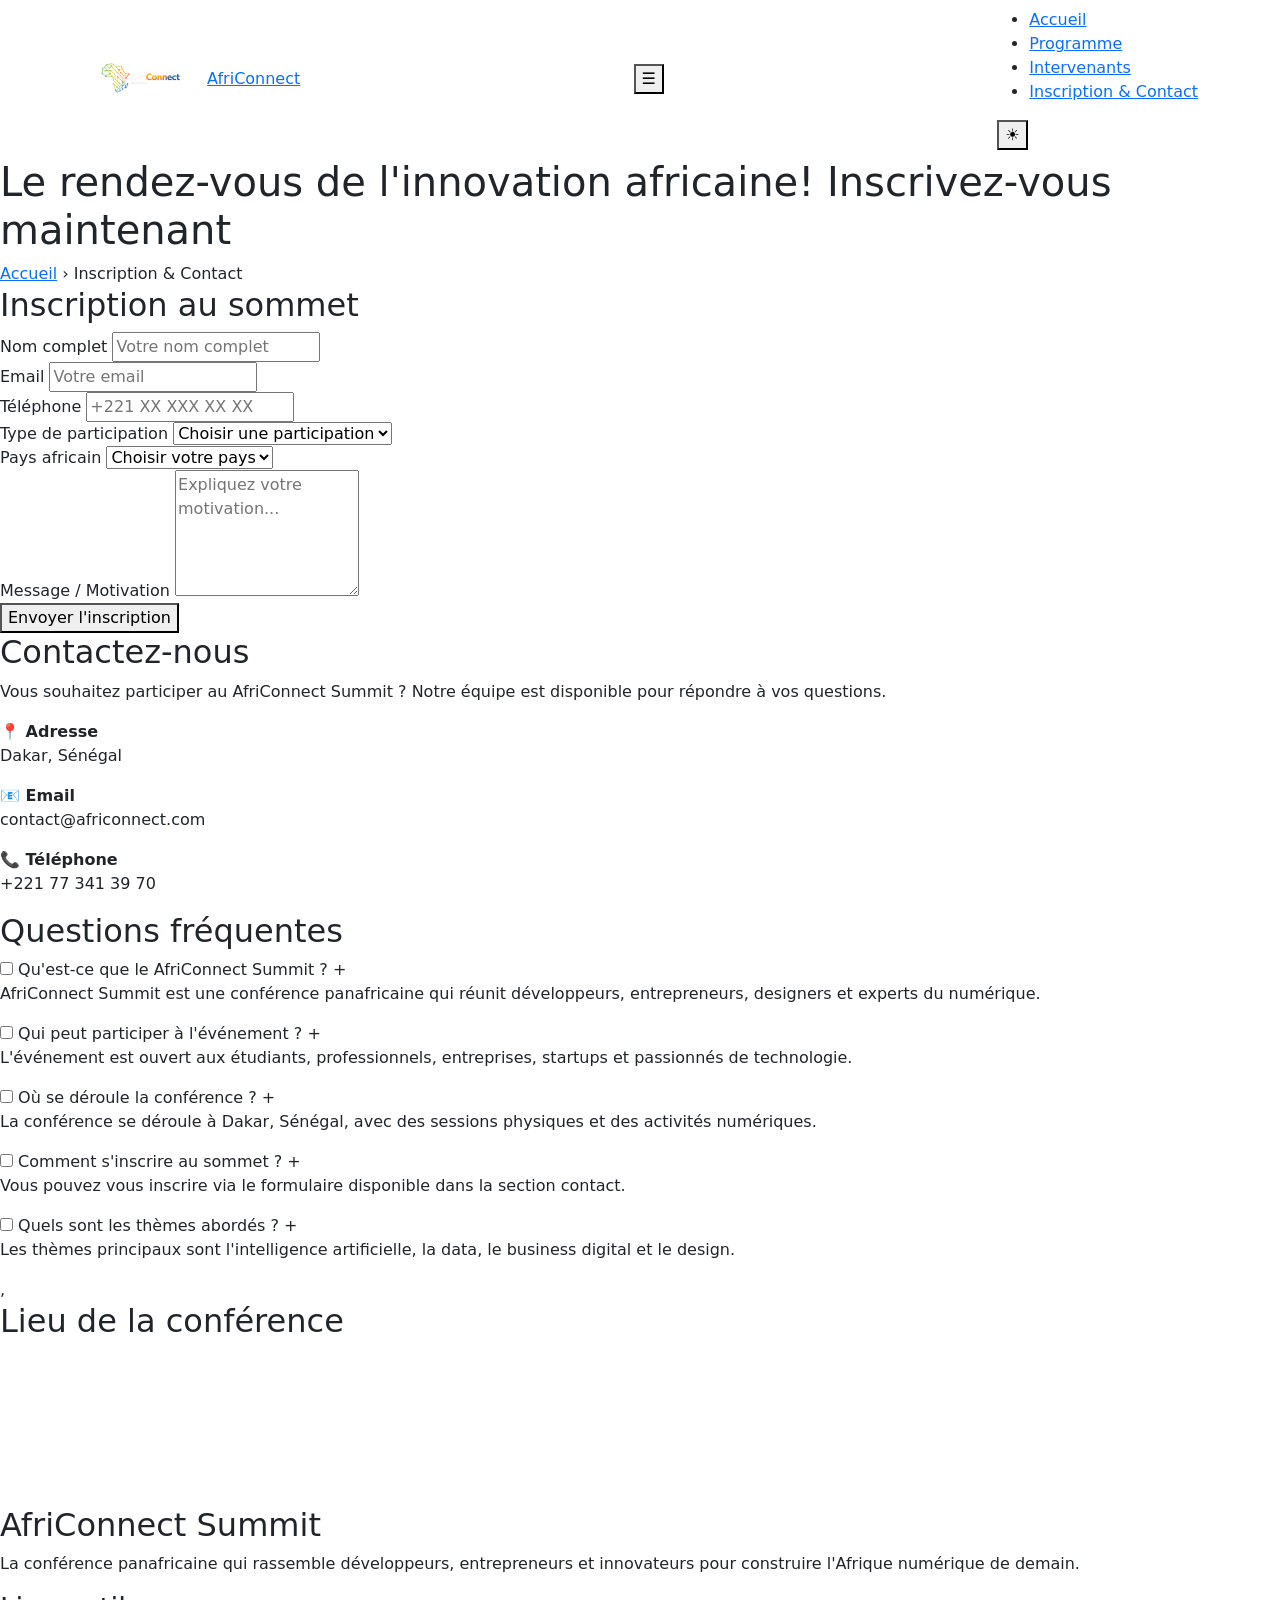
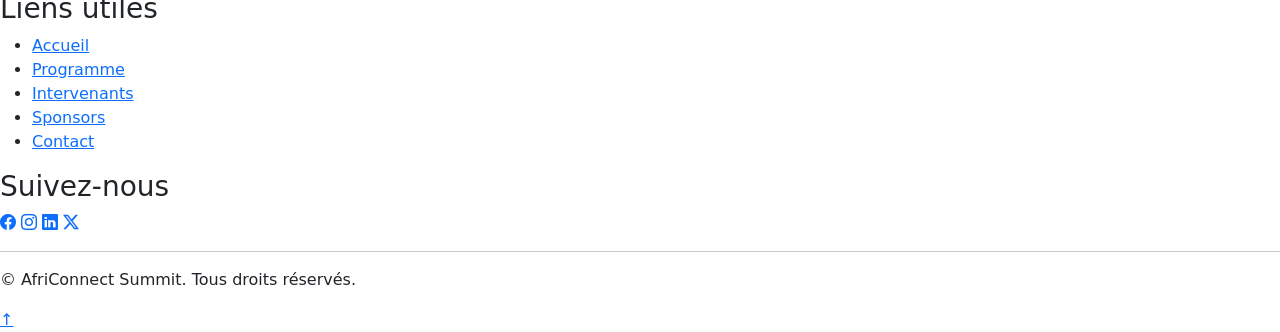
==== contact.html @ ab61343c "structure html complete de toutes les pages" ====
<!DOCTYPE html>
<html lang="Fr">
<head>
    <meta charset="UTF-8">
    <meta name="viewport" content="width=device-width, initial-scale=1.0">
     <link
      href="https://cdn.jsdelivr.net/npm/bootstrap@5.3.0/dist/css/bootstrap.min.css"
      rel="stylesheet">
    <link
    rel="stylesheet"
      href="https://cdn.jsdelivr.net/npm/bootstrap-icons/font/bootstrap-icons.css">
    <link rel="stylesheet" href="css/style.css" >
    <title>AfriConnect Summit - Contact</title>
</head>
<body>
    <!--===================================================== 
              barre de navigation communne a toutes les pages
         ========================================================= -->  
   <header>
    <nav class="navbar">
        <div class="container">

            <div class="logo">
                <img src="images/LogoAfriconnectSummit.png" alt="Logo AfriConnect" width="120">
                <a href="index.html">AfriConnect</a>
            </div>

            <button class="burger" id="burger">
                ☰
            </button>

            <div class="nav-menu" id="nav-menu">
                <ul class="nav-links">
                    <li><a href="index.html">Accueil</a></li>
                    <li><a href="programme.html">Programme</a></li>
                    <li><a href="intervenants.html">Intervenants</a></li>
                    <li><a href="contact.html">Inscription & Contact</a></li>
                </ul>

                <button id="theme-btn" class="theme-btn">☀️</button>
            </div>

        </div>
    </nav>
   </header>
<main>
<!--============================
     section hero interne 
  =========================-->
    <section class="hero-interne">
    <div class="hero-container">
        <div class="hero-title">
            <h1>Le rendez-vous de l'innovation africaine! Inscrivez-vous maintenant</h1>
        </div>
     <div class="fil-darian">
        <nav class="fil-arian">
            <a href="index.html">Accueil</a>
            <span>›</span>
            <span class="active">Inscription & Contact</span>
        </nav>
     </div>

    </div>
    </section>
    <section class="contact-section">

    <div class="contact-container">

        <!-- FORMULAIRE -->
        <div class="formulaire">

            <h2>Inscription au sommet</h2>

            <form>

                <div class="champ">
                    <label>Nom complet</label>
                    <input type="text" placeholder="Votre nom complet">
                </div>


                <div class="champ">
                    <label>Email</label>
                    <input type="email" placeholder="Votre email">
                </div>


                <div class="champ">
                    <label>Téléphone</label>
                    <input type="tel" placeholder="+221 XX XXX XX XX">
                </div>


                <div class="champ">
                    <label>Type de participation</label>

                    <select>
                        <option>Choisir une participation</option>
                        <option>Participant</option>
                        <option>Intervenant</option>
                        <option>Sponsor</option>
                        <option>Partenaire</option>
                    </select>

                </div>


                <div class="champ">
                    <label>Pays africain</label>

                    <select>
                        <option>Choisir votre pays</option>
                        <option>Sénégal</option>
                        <option>Côte d'Ivoire</option>
                        <option>Ghana</option>
                        <option>Nigeria</option>
                        <option>Maroc</option>
                        <option>Algérie</option>
                        <option>Tunisie</option>
                        <option>Mali</option>
                        <option>Burkina Faso</option>
                        <option>Kenya</option>
                        <option>Afrique du Sud</option>
                    </select>

                </div>


                <div class="champ">
                    <label>Message / Motivation</label>

                    <textarea 
                    placeholder="Expliquez votre motivation..."
                    rows="5"></textarea>

                </div>


                <button type="submit">
                    Envoyer l'inscription
                </button>

            </form>

        </div>

        <!-- INFORMATIONS -->
        <div class="infos-contact">

            <h2>Contactez-nous</h2>

            <p>
                Vous souhaitez participer au AfriConnect Summit ?
                Notre équipe est disponible pour répondre à vos questions.
            </p>


            <div class="info-item">
                <strong>📍 Adresse</strong>
                <p>Dakar, Sénégal</p>
            </div>


            <div class="info-item">
                <strong>📧 Email</strong>
                <p>contact@africonnect.com</p>
            </div>


            <div class="info-item">
                <strong>📞 Téléphone</strong>
                <p>+221 77 341 39 70</p>
            </div>

        </div>


    </div>

</section>
<section class="faq-section">

    <h2>Questions fréquentes</h2>

    <div class="faq-container">

        <div class="faq-item">

            <input type="checkbox" id="faq1">

            <label for="faq1">
                Qu'est-ce que le AfriConnect Summit ?
                <span>+</span>
            </label>

            <div class="faq-content">
                <p>
                    AfriConnect Summit est une conférence panafricaine
                    qui réunit développeurs, entrepreneurs, designers
                    et experts du numérique.
                </p>
            </div>

        </div>



        <div class="faq-item">

            <input type="checkbox" id="faq2">

            <label for="faq2">
                Qui peut participer à l'événement ?
                <span>+</span>
            </label>

            <div class="faq-content">
                <p>
                    L'événement est ouvert aux étudiants, professionnels,
                    entreprises, startups et passionnés de technologie.
                </p>
            </div>

        </div>



        <div class="faq-item">

            <input type="checkbox" id="faq3">

            <label for="faq3">
                Où se déroule la conférence ?
                <span>+</span>
            </label>

            <div class="faq-content">
                <p>
                    La conférence se déroule à Dakar, Sénégal,
                    avec des sessions physiques et des activités numériques.
                </p>
            </div>

        </div>



        <div class="faq-item">

            <input type="checkbox" id="faq4">

            <label for="faq4">
                Comment s'inscrire au sommet ?
                <span>+</span>
            </label>

            <div class="faq-content">
                <p>
                    Vous pouvez vous inscrire via le formulaire
                    disponible dans la section contact.
                </p>
            </div>

        </div>



        <div class="faq-item">

            <input type="checkbox" id="faq5">

            <label for="faq5">
                Quels sont les thèmes abordés ?
                <span>+</span>
            </label>

            <div class="faq-content">
                <p>
                    Les thèmes principaux sont l'intelligence artificielle,
                    la data, le business digital et le design.
                </p>
            </div>

        </div>


    </div>

</section>
,    <!--==================
       section carte iframe 
      =================== -->

<section class="section-map">

    <h2>Lieu de la conférence</h2>

    <div class="map-container">

       <div class="map-iframe">
          <iframe
            src="https://www.google.com/maps/embed?pb=!1m18!1m12!1m3!1d3859.2!2d-17.4677!3d14.7167!2m3!1f0!2f0!3f0!3m2!1i1024!2i768!4f13.1!3m3!1m2!1s0xec172c3a3a3a3a3%3ADakar!2sDakar%2C%20S%C3%A9n%C3%A9gal!5e0!3m2!1sfr!2s!4v0000000000"
            style="border:0;"
            allowfullscreen=""
            loading="lazy">
          </iframe>
  </div>

    </div>
</section>

   </main>
  <!--==========================================
           footer commune a toutes les pages 
     ==============================================-->
     
      <footer class="footer">
        <div class="footer-container">
          <!-- Colonne 1 -->
          <div class="footer-column">
            <h2>AfriConnect Summit</h2>
            <p>
              La conférence panafricaine qui rassemble développeurs,
              entrepreneurs et innovateurs pour construire l'Afrique numérique
              de demain.
            </p>
          </div>

          <!-- Colonne 2 -->
          <div class="footer-column">
            <h3>Liens utiles</h3>

            <ul>
              <li><a href="index.html">Accueil</a></li>
              <li><a href="programme.html">Programme</a></li>
              <li><a href="intervenants.html">Intervenants</a></li>
              <li><a href="sponsors.html">Sponsors</a></li>
              <li><a href="contact.html">Contact</a></li>
            </ul>
          </div>

          <!-- Colonne 3 -->
          <div class="footer-column">
            <h3>Suivez-nous</h3>

            <div class="socials">
              <a href="#"><i class="bi bi-facebook"></i></a>
              <a href="#"><i class="bi bi-instagram"></i></a>
              <a href="#"><i class="bi bi-linkedin"></i></a>
              <a href="#"><i class="bi bi-twitter-x"></i></a>
            </div>
          </div>
        </div>

        <hr>

        <div class="footer-bottom">
          <p>
            © <span id="year"></span> AfriConnect Summit. Tous droits réservés.
          </p>

          <a href="#" class="back-to-top"> ↑ </a>
        </div>
      </footer>
   <script src="https://cdn.jsdelivr.net/npm/bootstrap@5.3.0/dist/js/bootstrap.bundle.min.js"></script>
    <script src="js/main.js"></script>
</body>
</html>
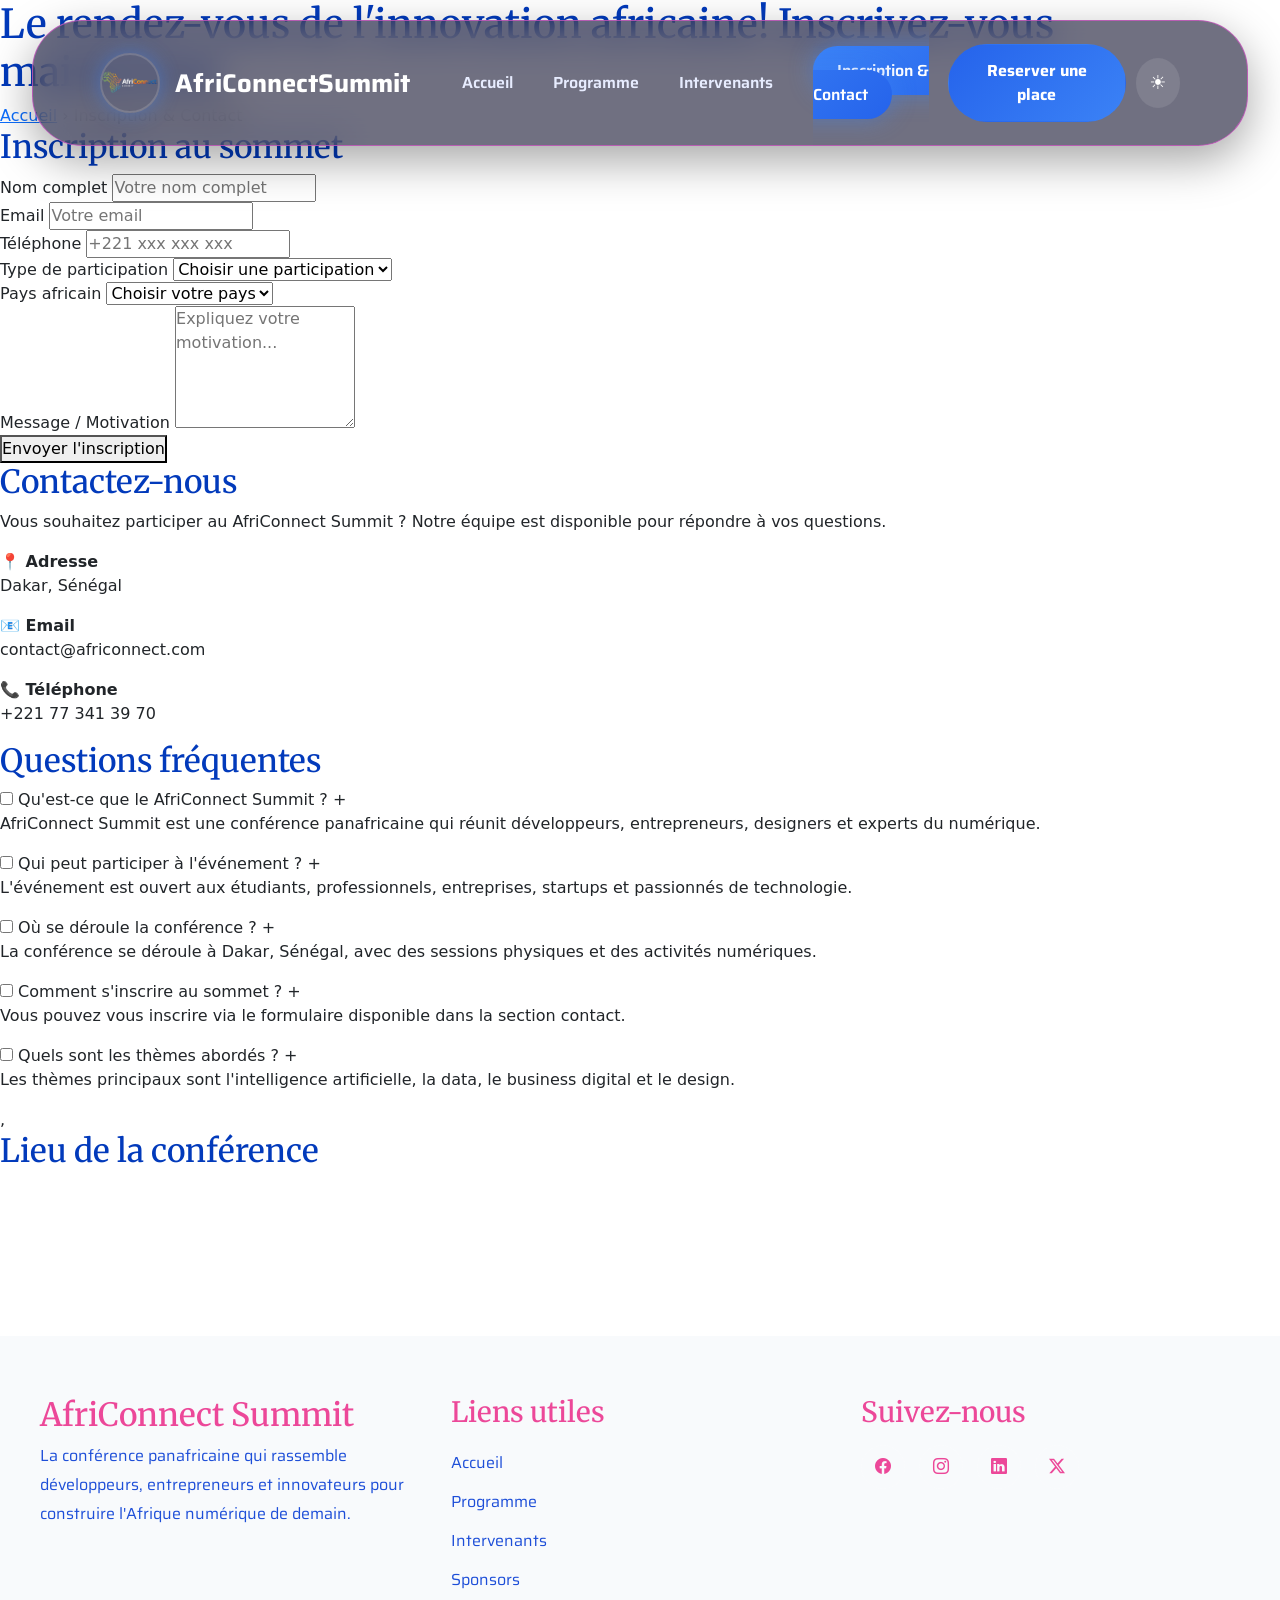
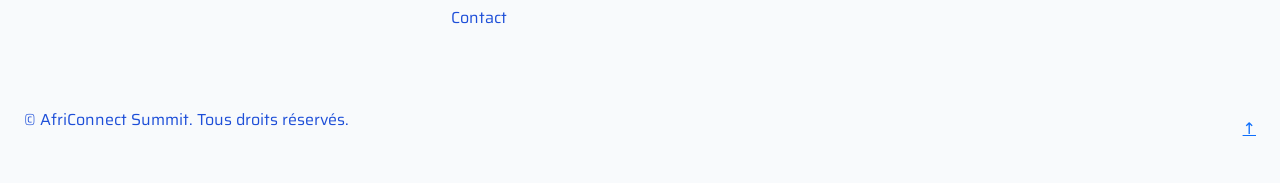
==== commit e01d928a: "stylisaion complete de la page accueil (index.html)" ====
--- a/contact.html
+++ b/contact.html
@@ -21,8 +21,9 @@
         <div class="container">
 
             <div class="logo">
-                <img src="images/LogoAfriconnectSummit.png" alt="Logo AfriConnect" width="120">
-                <a href="index.html">AfriConnect</a>
+
+                <img src="images/LogoAfriconnectSummit.png" alt="Logo AfriConnect">
+                <a href="index.html">AfriConnectSummit</a>
             </div>
 
             <button class="burger" id="burger">
@@ -34,8 +35,13 @@
                     <li><a href="index.html">Accueil</a></li>
                     <li><a href="programme.html">Programme</a></li>
                     <li><a href="intervenants.html">Intervenants</a></li>
-                    <li><a href="contact.html">Inscription & Contact</a></li>
+                    <li><a href="contact.html" class="active">Inscription & Contact</a></li>
                 </ul>
+
+            <div class="nav-actions">
+              <a href="contact.html" class="btn">Reserver une place</a>
+           </div>
+
 
                 <button id="theme-btn" class="theme-btn">☀️</button>
             </div>
@@ -44,9 +50,11 @@
     </nav>
    </header>
 <main>
+
 <!--============================
      section hero interne 
   =========================-->
+
     <section class="hero-interne">
     <div class="hero-container">
         <div class="hero-title">
@@ -87,7 +95,7 @@
 
                 <div class="champ">
                     <label>Téléphone</label>
-                    <input type="tel" placeholder="+221 XX XXX XX XX">
+                    <input type="tel" placeholder="+221 xxx xxx xxx">
                 </div>
 
 
--- a/css/style.css
+++ b/css/style.css
@@ -0,0 +1,995 @@
+@import url('https://fonts.googleapis.com/css2?family=Merriweather:ital,opsz,wght@0,18..144,300..900;1,18..144,300..900&display=swap');
+@import url('https://fonts.googleapis.com/css2?family=Saira:ital,wght@0,100..900;1,100..900&display=swap');
+
+:root {
+  --blue:        #2563EB;
+  --blue-dark:   #1D4ED8;
+  --blue-light:  #60A5FA;
+
+  --pink:        #EC4899;
+  --pink-dark:   #DB2777;
+  --pink-light:  #F9A8D4;
+
+  --white:       #FFFFFF;
+  --off-white:   #F8FAFC;
+
+  --bg-color:    #F8FAFC;
+  --card-bg:     #FFFFFF;
+  --surface:     #EEF2FF;
+
+  --text-primary:   #023abb;
+  --text-secondary: #eff3f3;
+  --text-muted:     #e312ce;
+    
+   --font-title: 'Merriweather', serif;
+  --font-body: 'Saira', sans-serif;
+   --navbar-height: 85px;
+}
+
+/* ==============================
+     variable dark mode 
+============================= */
+body.dark-mode {
+  --bg-color:    #0F172A;
+  --card-bg:     #1E293B;
+  --surface:     #1E293B;
+
+  --text-primary:   #eff3f3;
+  --text-secondary: #023abb;
+  --text-muted:     #e312ce;
+}
+
+*, *::before, *::after {
+  margin: 0;
+  padding: 0;
+  box-sizing: border-box;  /* bordures paddings inclus dans la taille de l'element  */
+}
+h1, h2, h3, h4, h5, h6 {
+  font-family: var(--font-title);
+  color: var(--text-primary);
+}
+/* animation  */
+
+.fade-in {
+    animation: fadeIn 0.8s ease forwards;
+    opacity: 0;
+}
+
+@keyframes fadeIn {
+    from {
+        opacity: 0;
+    }
+    to {
+        opacity: 1;
+    }
+}
+
+@keyframes fadeInUp {
+  from {
+    opacity: 0;
+    transform: translateY(18px);
+  }
+  to {
+    opacity: 1;
+    transform: translateY(0);
+  }
+}
+
+
+@keyframes slideRight {
+    from {
+        transform: translateX(-60px);
+    }
+    to {
+        transform: translateX(0);
+    }
+}
+
+.element {
+    animation: slideDown 0.7s ease-out;
+}
+
+@keyframes slideDown {
+    from {
+        transform: translateY(-50px);
+    }
+    to {
+        transform: translateY(0);
+    }
+}
+@keyframes rotate {
+  from {
+    transform: rotate(-3deg);
+  }
+  to {
+    transform: rotate(3deg);
+  }
+}
+@keyframes backInLeft {
+  0% {
+    opacity: 0;
+    transform: translateX(-200px) scale(0.7);
+  }
+
+  80% {
+    opacity: 0.8;
+    transform: translateX(20px) scale(1.05);
+  }
+
+  100% {
+    opacity: 1;
+    transform: translateX(0) scale(1);
+  }
+}
+/* ==========================
+        NAVBAR FLOTTANTE
+========================== */
+
+.navbar {
+    position: fixed;
+    top: 20px;
+    left: 50%;
+    transform: translateX(-50%);
+    width: min(95%, 1400px);
+    z-index: 1000;
+    background: rgba(18, 18, 45, 0.60);
+    backdrop-filter: blur(18px);
+    -webkit-backdrop-filter: blur(18px);
+    border: 1px solid rgba(217, 87, 202, 0.695);
+    border-radius: 50px;
+    box-shadow:
+    0 15px 45px rgba(0,0,0,.35);
+    transition: .35s ease;
+}
+
+.navbar .container{
+display:flex;
+align-items:center;
+justify-content:space-between;
+gap:20px;
+padding:15px 30px;
+position:relative;
+}
+
+.burger{
+display:none;
+align-items:center;
+justify-content:center;
+width:46px;
+height:46px;
+border:none;
+border-radius:50%;
+background:rgba(255,255,255,.12);
+color:white;
+font-size:1.3rem;
+cursor:pointer;
+transition:.3s ease;
+}
+
+.burger:hover,
+.burger:focus-visible{
+background:#2563eb;
+outline:none;
+}
+
+.logo{
+display:flex;
+align-items:center;
+gap:15px;
+}
+
+.logo img{
+width:60px;
+height:60px;
+border-radius:50%;
+border:2px solid rgba(255,255,255,.15);
+box-shadow:
+0 0 20px rgba(59,130,246,.45);
+object-fit:cover;
+}
+
+.logo a{
+color:white;
+font-size:1.6rem;
+font-weight:700;
+text-decoration:none;
+font-family: var(--font-body);
+}
+
+.nav-menu{
+display:flex;
+align-items:center;
+justify-content:space-between;
+flex:1;
+}
+
+.nav-links{
+display:flex;
+align-items:center;
+gap:40px;
+list-style:none;
+margin:auto;
+}
+
+.nav-links a{
+position:relative;
+color:#e7ecff;
+text-decoration:none;
+font-weight:600;
+transition:.3s;
+font-family: var(--font-body);
+}
+
+.nav-links a:hover{
+color:white;
+}
+
+.nav-links a::after{
+content:"";
+position:absolute;
+left:0;
+bottom:-8px;
+width:0;
+height:2px;
+background:linear-gradient(
+ 90deg, #3b82f6, #8b5cf6);
+transition:.3s;
+}
+
+.nav-links a:hover::after{
+width:100%;
+}
+
+.nav-links .active{
+padding:12px 24px;
+border-radius:40px;
+background:linear-gradient(135deg,#3b82f6,#2563eb);color:white;
+box-shadow: 0 0 25px rgba(59,130,246,.45);
+}
+
+.nav-links .active::after{
+display:none;
+}
+
+.nav-actions{
+display:flex;
+align-items:center;
+gap:20px;
+}
+
+.btn{
+padding:14px 28px;
+border-radius:50px;
+text-decoration:none;
+font-weight:700;
+color:white;
+background:linear-gradient(135deg,#2563eb,#3b82f6);
+transition:.35s;
+font-family: var(--font-body);
+}
+
+.btn:hover{
+transform:translateY(-3px);
+box-shadow:0 10px 30px rgba(37,99,235,.45);
+}
+
+.theme-btn{
+width:50px;
+height:50px;
+border:none;
+border-radius:50%;
+cursor:pointer;
+background:rgba(255,255,255,.10);
+color:white;
+font-size:1.2rem;
+transition:.35s;
+margin-left: 10px;
+}
+
+.theme-btn:hover{
+transform:rotate(180deg);
+background:#2563eb;
+}
+
+.navbar.scrolled{
+top:10px;
+background:rgba(15,15,35,.78);
+box-shadow:0 10px 35px rgba(0,0,0,.45);
+}
+/* =================
+     section hero
+ ===================== */
+.hero {
+  position: relative;
+  min-height: 100vh;
+  display: flex;
+  flex-direction: column;
+  justify-content: center;
+  align-items: flex-start;
+  gap: 24px;
+  padding: 120px 24px 60px;
+  background-image:url(../images/afribg.jpeg);
+  background-repeat: no-repeat;
+  background-size: cover;
+  background-position: right top;
+  overflow: hidden;
+}
+
+.hero::before {
+  content: "";
+  position: absolute;
+  inset: 0;
+  background: radial-gradient(circle at top right, rgba(37, 99, 235, 0.28), transparent 38%);
+  pointer-events: none;
+}
+
+.texte-container,
+.btn-container,
+.compte-a-rebours {
+  position: relative;
+  z-index: 1;
+}
+
+.texte-container {
+  max-width: 900px;
+  width: 100%;
+}
+
+.edition {
+  display: inline-block;
+  margin-top: 10px;
+  padding: 8px 14px;
+  color: var(--pink);
+  font-weight: 700;
+  letter-spacing: 0.2em;
+  text-transform: uppercase;
+  font-size: 0.9rem;
+  font-family: var(--font-body);
+}
+
+.titre-pricipal {
+  font-size: clamp(2rem, 4vw, 3.4rem);
+  line-height: 1.2;
+  color: #ffffff;
+  margin-bottom: 16px;
+  max-width: 800px;
+  font-family: var(--font-title);
+   animation: fadeIn 3s ease forwards;
+    opacity: 0;
+}
+
+.highlight {
+  color:var(--pink);
+}
+
+.sous-titre-hero {
+  font-size: 1.05rem;
+  color: var(--pink-light);
+  font-weight: 600;
+  line-height: 1.6;
+  font-family: var(--font-body);
+}
+
+.btn-container {
+  display: flex;
+  /* flex-wrap: wrap; */
+  gap: 16px;
+}
+
+
+.btn-hero {
+  display: inline-flex;
+  align-items: center;
+  justify-content: center;
+  padding: 14px 28px;
+  border-radius: 999px;
+  text-decoration: none;
+  font-weight: 700;
+  color: white;
+  font-family: var(--font-body);
+  background: linear-gradient(135deg, #2563eb 0%, #3b82f6 50%, #8b5cf6 100%);
+  border: 1px solid rgba(255, 255, 255, 0.18);
+  box-shadow: 0 12px 30px rgba(37, 99, 235, 0.25);
+  transition: transform 0.25s ease, box-shadow 0.25s ease, filter 0.25s ease;
+  animation: fadeIn 0.8s ease forwards;
+  opacity: 0;
+}
+
+.btn-hero:hover {
+  transform: translateY(-3px);
+  box-shadow: 0 16px 35px rgba(37, 99, 235, 0.35);
+  filter: brightness(1.05);
+}
+
+.btn-hero:last-child {
+  background: linear-gradient(135deg, rgba(255, 255, 255, 0.16), rgba(255, 255, 255, 0.08));
+  backdrop-filter: blur(10px);
+}
+
+.compte-a-rebours {
+  display: grid;
+  grid-template-columns: repeat(4, minmax(0, 1fr));
+  gap: 16px;
+  max-width: 760px;
+  margin-top: 8px;
+  align-self: center;
+}
+
+.compte-a-rebours > div {
+  padding: 18px 14px;
+  text-align: center;
+  background: rgba(255, 255, 255, 0.14);
+  border: 1px solid rgba(255, 255, 255, 0.22);
+  border-radius: 20px;
+  box-shadow: 0 12px 35px rgba(0, 0, 0, 0.18);
+  backdrop-filter: blur(16px);
+  -webkit-backdrop-filter: blur(16px);
+  transition: transform 0.25s ease, box-shadow 0.25s ease, background 0.25s ease;
+}
+
+.compte-a-rebours > div:hover {
+  box-shadow: 0 16px 40px rgba(0, 0, 0, 0.22);
+  background: rgba(255, 255, 255, 0.18);
+}
+
+.compte-a-rebours h2 {
+  margin-bottom: 6px;
+  color: #ffffff;
+  font-size: 1.8rem;
+  text-shadow: 0 2px 8px rgba(0, 0, 0, 0.25);
+}
+
+.compte-a-rebours span {
+  color: #e2e8f0;
+  font-weight: 700;
+  letter-spacing: 0.08em;
+  text-transform: uppercase;
+  font-size: 0.8rem;
+}
+
+/* section chiffres cles */
+
+.stats-section {
+  position: relative;
+  min-height: 700px;
+  display: flex;
+  align-items: center;
+  justify-content: center;
+  padding: 80px 24px;
+  overflow: hidden;
+  background: #020617;
+}
+
+.bg-video {
+  position: absolute;
+  inset: 0;
+  width: 100%;
+  height: 100%;
+  object-fit: cover;
+  z-index: 0;
+}
+
+.stats-section::before {
+  content: "";
+  position: absolute;
+  inset: 0;
+  background: linear-gradient(90deg, rgba(2, 6, 23, 0.9), rgba(2, 6, 23, 0.55));
+  z-index: 1;
+}
+
+.stats-container {
+  position: relative;
+  z-index: 2;
+  width: min(1100px, 100%);
+  text-align: center;
+  color: var(--white);
+  padding-top: 190px;
+}
+
+.titre-stats {
+  color: var(--white);
+  font-size: clamp(2rem, 3vw, 2.8rem);
+  margin-bottom: 12px;
+  font-family: var(--font-title);
+  animation: backInLeft 5s ease-out both;
+}
+
+.sous-titre-cles {
+  color: var(--pink-dark);
+  font-size: 1.5rem;
+  max-width: 720px;
+  margin: 0 auto 32px;
+  font-family: var(--font-body);
+}
+
+.stats-grid {
+  display: grid;
+  grid-template-columns: repeat(4, minmax(0, 1fr));
+  gap: 20px;
+}
+
+.stat-card:hover {
+  transform: translateY(-4px);
+  box-shadow: 0 24px 70px rgba(0, 0, 0, 0.18);
+}
+
+.stat-card i{
+  font-size: 3rem;
+  color: var(--pink-light);
+  background: rgba(255, 255, 255, 0.14);
+  border: 1px solid rgba(255, 255, 255, 0.22);
+  border-radius: 50px;
+  box-shadow: 0 12px 35px rgba(0, 0, 0, 0.18);
+  backdrop-filter: blur(16px);
+  -webkit-backdrop-filter: blur(16px);
+  padding: 10px 20px 10px;
+}
+
+.stat-card h2 {
+  color: var(--white);
+  margin: 10px 0 6px;
+  font-size: 2rem;
+  font-family: var(--font-title);
+}
+
+.stat-card p:last-child {
+  color:var(--pink);
+  margin: 0;
+  font-family: var(--font-body);
+  font-size: 1.5rem;
+  font-weight: 500;
+}
+
+.pourquoi-participer {
+  padding: 80px 24px;
+  position: relative;
+  overflow: hidden;
+  background-image: url(../images/tech.jpg);
+}
+
+.pourquoi-participer::before {
+  content: "";
+  position: absolute;
+  inset: 0;
+  /* background: linear-gradient(); */
+  pointer-events: none;
+   /* backdrop-filter: blur(2px); */
+  /* -webkit-backdrop-filter: blur(2px); */
+}
+
+.pourquoi-participer .why-container {
+  max-width: 1200px;
+  margin: 0 auto;
+  display: flex;
+  flex-direction: column;
+  align-items: center;
+  gap: 32px;
+  position: relative;
+  z-index: 1;
+}
+
+.pourquoi-participer .why-container:last-of-type {
+  flex-direction: row;
+  flex-wrap: wrap;
+  justify-content: center;
+  gap: 24px;
+}
+
+.pourquoi-participer .titre{
+  text-align: center;
+  max-width: 760px;
+  font-family: var(--font-title);
+  font-size: 2.5rem;
+  color: var(--off-white);
+}
+.pourquoi-participer .sous-titre{
+  font-size: 1.5rem;
+  font-family: var(--font-body);
+  font-weight: 600;
+  margin-top: 90px;
+  color: var(--pink-dark);
+   text-align: center;
+  max-width: 760px;
+}
+
+.pourquoi-participer .why-card {
+  flex: 1 1 260px;
+  max-width: 340px;
+  display: flex;
+  flex-direction: column;
+  align-items: center;
+  text-align: center;
+  gap: 12px;
+  padding: 28px 24px;
+  border-radius: 28px;
+  background: var(--card-bg);
+  border: 1px solid rgba(255, 255, 255, 0.18);
+  box-shadow: 0 20px 50px rgba(0, 0, 0, 0.12);
+  animation: fadeIn 4s ease forwards;
+  opacity: 0;
+}
+
+.pourquoi-participer .icon {
+  width: 62px;
+  height: 62px;
+  display: flex;
+  align-items: center;
+  justify-content: center;
+  border-radius: 50%;
+  background: linear-gradient(135deg, var(--blue), var(--pink));
+  color: white;
+  font-size: 1.5rem;
+}
+
+.pourquoi-participer .why-card h3 {
+  font-size: 1.25rem;
+  color: var(--text-primary);
+}
+
+.pourquoi-participer .why-card p {
+  color: #475569;
+  line-height: 1.7;
+  font-family: var(--font-body);
+  font-weight: 600;
+}
+
+/* section nos intervenants  */
+
+.titre-speakers{
+  display: flex;
+  justify-content: center;
+  margin-top: 20px;
+  font-family: var(--font-title);
+}
+.sous-titre-speakers{
+  display: flex;
+  justify-content: center;
+  margin-top: 20px;
+  font-size: 1.5rem;
+  font-weight: 500;
+  color: var(--pink);
+  font-family: var(--font-body);
+  margin-bottom: 50px;
+}
+
+.intervenant-grid {
+  display: grid;
+  grid-template-columns: repeat(auto-fit, minmax(220px, 1fr));
+  gap: 20px;
+  align-items: start;
+}
+
+.intervenant-card {
+  display: flex;
+  flex-direction: column;
+  gap: 12px;
+  background: rgba(255, 255, 255, 0.06);
+  border: 1px solid rgba(255, 255, 255, 0.08);
+  border-radius: 16px;
+  padding: 16px;
+  box-shadow: 0 10px 30px rgba(2,6,23,0.3);
+  transition: transform 0.25s ease, box-shadow 0.25s ease;
+   animation: fadeIn 3s ease forwards;
+    opacity: 0;
+}
+
+.intervenant-card:hover {
+  transform: translateY(-6px);
+  box-shadow: 0 18px 40px rgba(2,6,23,0.36);
+}
+
+.intervenant-image {
+  width: 100%;
+  overflow: hidden;
+  border-radius: 12px;
+}
+
+.intervenant-image img {
+  display: block;
+  width: 100%;
+  height: 220px;
+  object-fit: cover;
+  border-radius: 12px;
+}
+
+.intervenant-content {
+  padding: 6px 4px 2px;
+  text-align: center;
+}
+
+.intervenant-content h3 {
+  margin-bottom: 6px;
+  font-size: 1.05rem;
+}
+
+.intervenant-content h4 {
+  margin-bottom: 8px;
+  font-size: 0.9rem;
+  color:var(--pink-dark);
+  font-weight: 600;
+}
+
+.intervenant-content .country {
+  display: inline-flex;
+  gap: 6px;
+  align-items: center;
+  color: var(--pink-dark);
+}
+.btn-speakers{
+padding:14px 28px;
+border-radius:50px;
+text-decoration:none;
+font-weight:700;
+color:white;
+background:linear-gradient(135deg,#2563eb,#3b82f6,pink);
+transition:.35s;
+font-family: var(--font-body);
+}
+.btn-speakers:hover {
+  transform: translateY(-3px);
+  box-shadow: 0 16px 35px rgba(37, 99, 235, 0.35);
+  filter: brightness(1.05);
+}
+
+.btn-intervenant {
+  display: flex;
+  justify-content: center;
+  margin: 40px 0 32px;
+  padding-top: 25px;
+}
+
+.intervenants-section {
+  padding-bottom: 80px;
+}
+
+.intervenants-section .text-center {
+  margin-bottom: 40px;
+}
+ /*==================
+    nos partenaire  
+   ===================*/
+
+.partenaires-section {
+  padding: 80px 20px;
+  text-align: center;
+  background: linear-gradient(180deg, rgba(255, 255, 255, 0.22), rgba(248, 250, 255, 0.12));
+  border: 1px solid rgba(37, 99, 235, 0.18);
+  
+}
+
+.partenaires-section .titre {
+  font-size: 2.4rem;
+  font-weight: 600;
+  color: var(--blue);
+  font-family: var(--font-title);
+}
+
+.sous-titre-partenaire {
+  color: var(--pink);
+  max-width: 580px;
+  margin: 0 auto 70px;
+  font-size: 1.5rem;
+  font-weight: 500;
+  font-family: var(--font-body);
+}
+
+.partenaires-logos {
+  display: flex;
+  flex-direction: column;
+  gap: 24px;
+  max-width: 1000px;
+  margin: 0 auto;
+}
+
+.partenaire-or,
+.partenaire-argent,
+.partenaire-bronze {
+  display: flex;
+  flex-wrap: wrap;
+  justify-content: center;
+  align-items: center;
+  gap: 20px;
+  padding: 36px;
+  border-radius: 18px;
+  background: rgba(255, 255, 255, 0.16);
+  border: 1px solid rgba(255, 255, 255, 0.22);
+  box-shadow: 0 18px 40px rgba(15, 23, 42, 0.08);
+}
+
+.partenaire-or h3,
+.partenaire-argent h3,
+.partenaire-bronze h3 {
+  width: 100%;
+  display: flex;
+  justify-content: center;
+  margin-bottom: 12px;
+  font-size: 0.8rem;
+  font-weight: 600;
+  letter-spacing: 1.5px;
+  text-transform: uppercase;
+}
+
+.partenaire-or h3::before,
+.partenaire-argent h3::before,
+.partenaire-bronze h3::before {
+  content: attr(data-label);
+  padding: 6px 18px;
+  border-radius: 999px;
+}
+
+/* --- Chips blancs pour les logos (lisibilité garantie, quel que soit le SVG) --- */
+.partenaires-logos img {
+  display: block;
+  background: #fff;
+  border-radius: 12px;
+  padding: 10px 16px;
+  object-fit: contain;
+  max-width: 100%;
+  height: auto;
+  transition: transform 0.25s ease, box-shadow 0.25s ease;
+  box-shadow: 0 4px 14px rgba(0, 0, 0, 0.15);
+}
+
+
+/* =========================================
+   OR
+   ========================================= */
+.partenaire-or {
+  border: 5px solid rgba(255, 215, 0, 0.25);
+  background: linear-gradient(white,gold);
+}
+
+.partenaire-or h3 { color: #ffd700; }
+
+.partenaire-or h3::before {
+  background: rgba(255, 215, 0, 0.12);
+  border: 1px solid rgba(255, 215, 0, 0.3);
+}
+
+.partenaire-or img {
+  max-height: 70px;
+  width: auto;
+  max-width: 300px;
+}
+
+/* ========================================
+   ARGENT
+   ========================================= */
+.partenaire-argent {
+  border: 5px solid  rgba(192, 192, 192, 0.2);
+  background: linear-gradient(white,silver);
+}
+
+.partenaire-argent h3 { color: #d0d0d0; }
+
+.partenaire-argent h3::before {
+  background: rgba(149, 146, 146, 0);
+  border: 1px solid rgba(192, 192, 192, 0.25);
+}
+
+.partenaire-argent img {
+  max-height: 60px;
+  width: auto;
+  max-width: 220px;
+}
+
+/* =========================================
+   BRONZE
+   ========================================= */
+.partenaire-bronze {
+  border: 5px solid rgba(205, 127, 50, 0.2);
+  background: linear-gradient(white,#e0a05c);
+}
+
+.partenaire-bronze h3 { color: #e0a05c; }
+
+.partenaire-bronze h3::before {
+  background: rgba(205, 127, 50, 0.1);
+  border: 1px solid rgba(205, 127, 50, 0.25);
+}
+
+.partenaire-bronze img {
+  max-height: 48px;
+  width: auto;
+  max-width: 200px;
+}
+
+/* --- Responsive --- */
+@media (max-width: 700px) {
+  .partenaire-or, .partenaire-argent, .partenaire-bronze {
+    padding: 24px;
+    gap: 14px;
+  }
+}
+
+
+
+/* ===========================
+   FOOTER
+=========================== */
+
+.footer {
+  background: var(--bg-color);
+  padding: 60px 24px 32px;
+}
+
+.footer-container {
+  max-width: 1200px;
+  margin: 0 auto;
+  display: grid;
+  grid-template-columns: repeat(3, minmax(220px, 1fr));
+  gap: 32px;
+  align-items: start;
+}
+
+.footer-column h2,
+.footer-column h3 {
+  color:var(--pink);
+}
+
+.footer-column p,
+.footer-column ul,
+.footer-bottom p {
+  color: var(--blue-dark);
+  line-height: 1.8;
+  font-family: var(--font-body);
+}
+
+.footer-column ul {
+  list-style: none;
+  padding: 0;
+  margin: 20px 0 0;
+  display: grid;
+  gap: 10px;
+}
+
+.footer-column ul li a {
+  color: var(--blue-dark);
+  text-decoration: none;
+  transition: color 0.25s ease, transform 0.25s ease;
+}
+
+.footer-column ul li a:hover {
+  color: var(--pink);
+  transform: translateX(3px);
+}
+
+.socials {
+  display: flex;
+  gap: 14px;
+  margin-top: 16px;
+}
+
+.socials a {
+  display: inline-flex;
+  align-items: center;
+  justify-content: center;
+  width: 44px;
+  height: 44px;
+  border-radius: 50%;
+  border: 1px solid rgba(255, 255, 255, 0.12);
+  color: var(--pink);
+  background: rgba(255, 255, 255, 0.04);
+}
+
+.socials a:hover {
+  transform: translateY(-2px);
+  background: rgba(37, 99, 235, 0.18);
+  border-color: rgba(37, 99, 235, 0.45);
+}
+
+.footer hr {
+  border: none;
+  border-top: 1px solid rgba(255, 255, 255, 0.12);
+  margin: 40px 0 32px;
+}
+
+.footer-bottom {
+  display: flex;
+  justify-content: space-between;
+  align-items: center;
+  gap: 20px;
+  flex-wrap: wrap;
+}
+
+
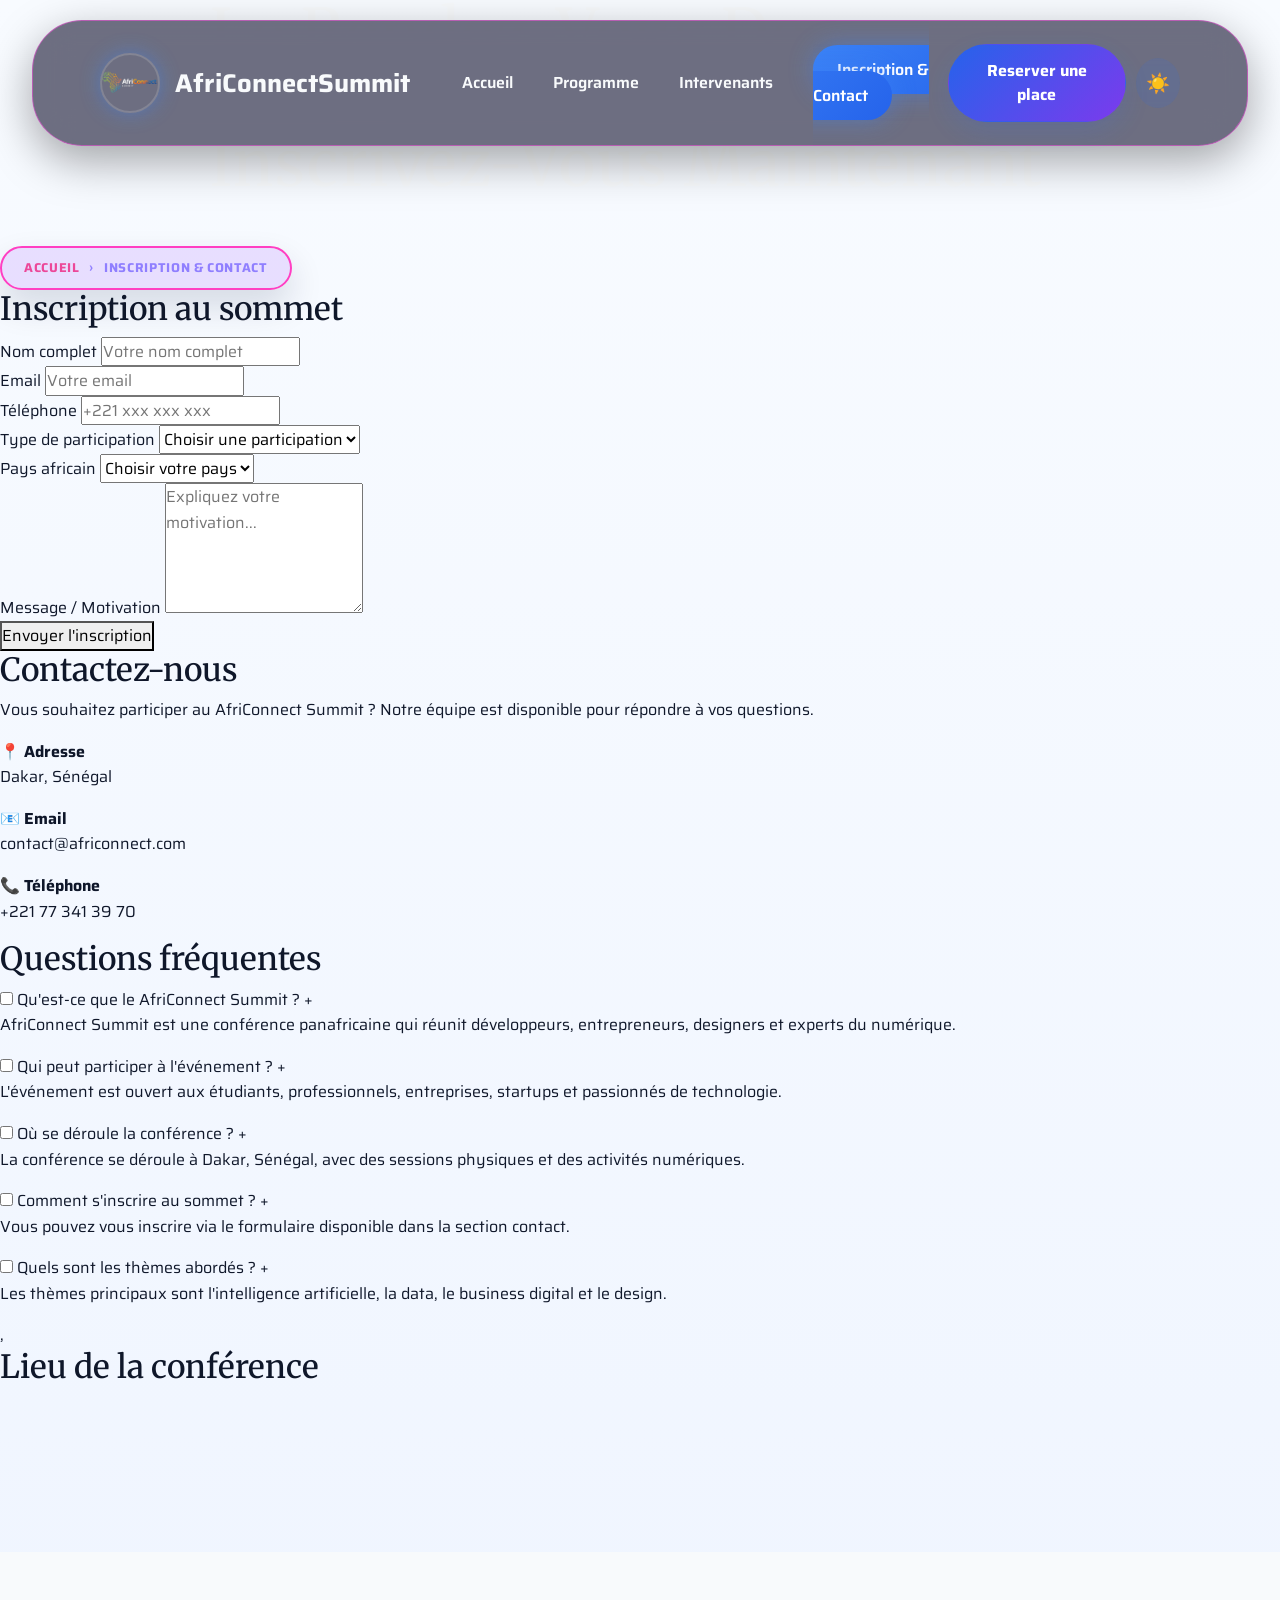
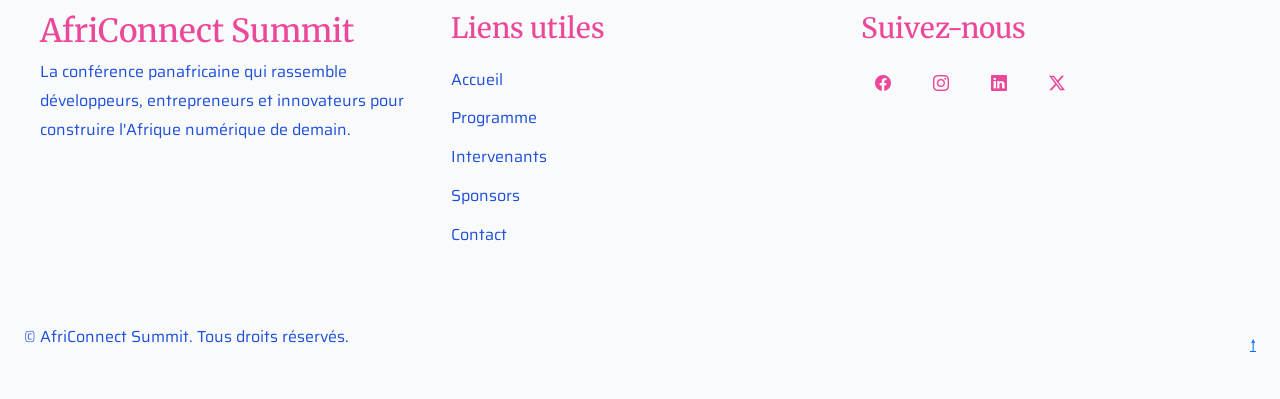
==== commit 3b07051c: "stylisation complete de la page programme (programme.html)" ====
--- a/contact.html
+++ b/contact.html
@@ -55,7 +55,7 @@
      section hero interne 
   =========================-->
 
-    <section class="hero-interne">
+    <section class="hero-contact">
     <div class="hero-container">
         <div class="hero-title">
             <h1>Le rendez-vous de l'innovation africaine! Inscrivez-vous maintenant</h1>
--- a/css/style.css
+++ b/css/style.css
@@ -9,6 +9,8 @@
   --pink:        #EC4899;
   --pink-dark:   #DB2777;
   --pink-light:  #F9A8D4;
+  --accent:      #7C3AED;
+  --accent-soft: #EDE9FE;
 
   --white:       #FFFFFF;
   --off-white:   #F8FAFC;
@@ -17,13 +19,14 @@
   --card-bg:     #FFFFFF;
   --surface:     #EEF2FF;
 
-  --text-primary:   #023abb;
-  --text-secondary: #eff3f3;
-  --text-muted:     #e312ce;
+  --text-primary:   #0F172A;
+  --text-secondary: #F8FAFC;
+  --text-muted:     #475569;
+  --border-soft:    rgba(148, 163, 184, 0.25);
     
-   --font-title: 'Merriweather', serif;
+  --font-title: 'Merriweather', serif;
   --font-body: 'Saira', sans-serif;
-   --navbar-height: 85px;
+  --navbar-height: 85px;
 }
 
 /* ==============================
@@ -42,8 +45,16 @@
 *, *::before, *::after {
   margin: 0;
   padding: 0;
-  box-sizing: border-box;  /* bordures paddings inclus dans la taille de l'element  */
-}
+  box-sizing: border-box;
+}
+
+body {
+  font-family: var(--font-body);
+  background: linear-gradient(180deg, #f8fbff 0%, #eef4ff 100%);
+  color: var(--text-primary);
+  line-height: 1.6;
+}
+
 h1, h2, h3, h4, h5, h6 {
   font-family: var(--font-title);
   color: var(--text-primary);
@@ -189,7 +200,7 @@
 }
 
 .logo a{
-color:white;
+color:var(--off-white);
 font-size:1.6rem;
 font-weight:700;
 text-decoration:none;
@@ -213,7 +224,7 @@
 
 .nav-links a{
 position:relative;
-color:#e7ecff;
+color:var(--off-white);
 text-decoration:none;
 font-weight:600;
 transition:.3s;
@@ -221,7 +232,7 @@
 }
 
 .nav-links a:hover{
-color:white;
+color:var(--blue);
 }
 
 .nav-links a::after{
@@ -263,14 +274,15 @@
 text-decoration:none;
 font-weight:700;
 color:white;
-background:linear-gradient(135deg,#2563eb,#3b82f6);
+background:linear-gradient(135deg,var(--blue),var(--accent));
 transition:.35s;
 font-family: var(--font-body);
+box-shadow:0 10px 24px rgba(37,99,235,.16);
 }
 
 .btn:hover{
 transform:translateY(-3px);
-box-shadow:0 10px 30px rgba(37,99,235,.45);
+box-shadow:0 12px 30px rgba(37,99,235,.28);
 }
 
 .theme-btn{
@@ -279,8 +291,8 @@
 border:none;
 border-radius:50%;
 cursor:pointer;
-background:rgba(255,255,255,.10);
-color:white;
+background:rgba(37,99,235,.12);
+color:var(--blue-dark);
 font-size:1.2rem;
 transition:.35s;
 margin-left: 10px;
@@ -288,14 +300,10 @@
 
 .theme-btn:hover{
 transform:rotate(180deg);
-background:#2563eb;
-}
-
-.navbar.scrolled{
-top:10px;
-background:rgba(15,15,35,.78);
-box-shadow:0 10px 35px rgba(0,0,0,.45);
-}
+background:linear-gradient(135deg,var(--blue),var(--accent));
+color:white;
+}
+
 /* =================
      section hero
  ===================== */
@@ -354,8 +362,8 @@
   margin-bottom: 16px;
   max-width: 800px;
   font-family: var(--font-title);
-   animation: fadeIn 3s ease forwards;
-    opacity: 0;
+  animation: fadeIn 3s ease forwards;
+  opacity: 0;
 }
 
 .highlight {
@@ -715,6 +723,7 @@
   align-items: center;
   color: var(--pink-dark);
 }
+
 .btn-speakers{
 padding:14px 28px;
 border-radius:50px;
@@ -752,7 +761,7 @@
 .partenaires-section {
   padding: 80px 20px;
   text-align: center;
-  background: linear-gradient(180deg, rgba(255, 255, 255, 0.22), rgba(248, 250, 255, 0.12));
+  background: linear-gradient(180deg, rgba(219, 213, 246, 0.22), rgba(248, 250, 255, 0.12));
   border: 1px solid rgba(37, 99, 235, 0.18);
   
 }
@@ -817,7 +826,6 @@
   border-radius: 999px;
 }
 
-/* --- Chips blancs pour les logos (lisibilité garantie, quel que soit le SVG) --- */
 .partenaires-logos img {
   display: block;
   background: #fff;
@@ -894,16 +902,6 @@
   max-width: 200px;
 }
 
-/* --- Responsive --- */
-@media (max-width: 700px) {
-  .partenaire-or, .partenaire-argent, .partenaire-bronze {
-    padding: 24px;
-    gap: 14px;
-  }
-}
-
-
-
 /* ===========================
    FOOTER
 =========================== */
@@ -992,4 +990,471 @@
   flex-wrap: wrap;
 }
 
-
+/*=============== 
+page 2 programme
+================ */
+.hero-interne{
+  position: relative;
+  width: 100%;
+  left: 50%;
+  margin-left: -50vw;
+  margin-right: -50vw;
+  box-sizing: border-box;
+  padding: clamp(36px, 6vw, 80px) 6vw;
+  min-height: 100vh;
+  height: 400px;
+  display: flex;
+  align-items: center;
+  justify-content: center;
+  background-image:url(../images/hero7.png);
+  background-size: cover;
+  background-position: center;
+  background-repeat: no-repeat;
+  z-index: 0;
+  overflow: hidden;
+}
+
+.hero-interne::before{
+  content: "";
+  position: absolute;
+  inset: 0;
+  z-index: 0;
+}
+
+.hero-interne .hero-container{
+  position: relative;
+  z-index: 1;
+  text-align: center;
+  color: #fff;
+  width: 100%;
+  max-width: 1200px;
+  padding: 6px 12px;
+  margin-right: 150px;
+}
+
+.hero-title h1{
+  font-family: var(--font-title);
+  font-size: clamp(2.8rem, 5vw, 4.4rem);
+  line-height: 1.02;
+  margin: 0 auto 22px;
+  max-width: 860px;
+  letter-spacing: 0.03em;
+  text-transform: capitalize;
+  color: var(--off-white);
+  
+}
+
+.hero-title h1 .highlight{
+  display: inline-block;
+  color: var(--off-white);
+  background: var(--pink);
+  padding: 2px 16px;
+  border-radius: 10px;
+  text-transform: uppercase;
+  letter-spacing: 0.08em;
+  box-shadow: 0 8px 20px rgba(20, 13, 203, 0.3);
+  font-family: var(--font-title);
+}
+
+.sous-titre-hero p{
+  margin: 0 auto;
+  max-width: 760px;
+  font-family: var(--font-body);
+  font-size: clamp(1rem, 1.2vw, 1.25rem);
+  line-height: 1.85;
+  color: rgba(255, 255, 255, 0.94);
+  opacity: 0.98;
+  letter-spacing: 0.01em;
+  font-family: var(--font-body);
+  font-size: 1.5rem;
+}
+
+.fil-arian{
+  display: inline-flex;
+  flex-wrap: wrap;
+  justify-content: center;
+  align-items: center;
+  gap: 10px;
+  padding: 10px 22px;
+  margin-top: 28px;
+  border-radius: 999px;
+  background: rgba(149, 63, 255, 0.15);
+  border: 2px solid #ff3fc2;
+  box-shadow: 0 16px 34px rgba(2, 24, 54, 0.14);
+  color: #fff;
+  font-weight: 700;
+  text-transform: uppercase;
+  font-size: 0.8rem;
+  letter-spacing: 0.05em;
+}
+
+.fil-arian a{
+  color:var(--pink);
+  font-weight: 700;
+  text-decoration: none;
+  transition: color 0.25s ease;
+}
+
+.fil-arian a:hover{
+  color: #fff;
+}
+
+.fil-arian .current{
+  color: #fff;
+  font-weight: 700;
+}
+
+.fil-arian span{
+  color: rgba(85, 63, 255, 0.6);
+}
+
+
+.programme > h1 {
+text-align: center;
+margin-bottom: 0.75rem;
+font-size: clamp(2rem, 3.2vw, 2.8rem);
+color: var(--blue-dark);
+padding-top: 10px;
+}
+
+.programme .sous-titre {
+  text-align: center;
+  max-width: 760px;
+  margin: 0 auto 2rem;
+  color: var(--pink);
+  font-size: 1.5rem;
+  line-height: 1.7;
+  font-weight: 500;
+}
+
+.tabs{
+    display:flex;
+    justify-content:center;
+    align-items:center;
+    gap:20px;
+    flex-wrap:wrap;
+    margin:50px 0;
+}
+
+.tab{
+
+    padding:16px 35px;
+    border:none;
+    border-radius:50px;
+    cursor:pointer;
+    font-size:1rem;
+    font-weight:700;
+    transition:.35s;
+    background: linear-gradient(rgb(98, 109, 250),rgb(221, 31, 161));
+    color: var(--off-white);
+}
+
+.tab:hover{
+    transform:translateY(-4px);
+    box-shadow:0 18px 35px rgba(0,0,0,.12);
+}
+
+.programme{
+    padding: 100px 7%;
+    background:#f8fafc;
+}
+
+.programme-table{
+    width:100%;
+    border-collapse:separate;
+    border-spacing:0 18px;
+}
+
+/*==========================
+        EN-TETE
+==========================*/
+
+.programme-table thead th{
+
+    padding:18px 25px;
+    text-align:left;
+    font-size:.9rem;
+    text-transform:uppercase;
+    letter-spacing:1px;
+    color:#4f46e5;
+    font-weight:700;
+}
+
+/*==========================
+        LIGNES
+==========================*/
+
+.programme-table tbody tr{
+
+    background:var(--pink-light);
+    backdrop-filter:blur(18px);
+    -webkit-backdrop-filter:blur(18px);
+    border:1px solid rgba(255,255,255,.45);
+    box-shadow: 0 12px 35px rgba(30,41,59,.08);
+
+    transition:.35s ease;
+}
+
+.programme-table tbody tr:hover{
+
+    transform:translateY(-6px);
+    background:rgba(255,255,255,.75);
+    box-shadow:0 18px 45px rgba(79,70,229,.15);
+
+}
+
+/*==========================
+        CELLULES
+==========================*/
+
+.programme-table tbody td{
+
+    padding:22px 25px;
+    font-size:.97rem;
+    color:#334155;
+    font-weight:500;
+    vertical-align:middle;
+}
+
+
+.programme-table tbody td:first-child{
+    border-radius:18px 0 0 18px;
+    font-weight:700;
+    color:#4f46e5;
+    width:110px;
+}
+
+.programme-table tbody td:last-child{
+
+    border-radius:0 18px 18px 0;
+    font-weight:600;
+    color:#2563eb;
+}
+
+
+/*==========================
+        BADGE HEURE
+==========================*/
+
+.programme-table tbody td:first-child{
+    position:relative;
+}
+
+.programme-table tbody td:first-child::before{
+    content:"";
+    position:absolute;
+    left:12px;
+    top:50%;
+    transform:translateY(-50%);
+    width:6px;
+    height:65%;
+    border-radius:20px;
+    background:linear-gradient(#7c3aed,#2563eb);
+
+}
+
+
+.programme-table tbody td:nth-child(2){
+
+    font-weight:600;
+    color:#0f172a;
+}
+
+
+/*==========================
+        INTERVENANT
+==========================*/
+
+.programme-table tbody td:nth-child(3){
+    color:#0e1c2f;
+}
+/* ==========================
+        JOUR 1 
+========================== */
+
+.jour1 thead th{
+    color:#4f46e5;
+}
+
+.jour1 tbody td:first-child{
+    color:#4f46e5;
+}
+
+.jour1 tbody td:last-child{
+    color:#2563eb;
+}
+
+.jour1 tbody td:first-child::before{
+    background:linear-gradient(#7c3aed,#2563eb);
+}
+
+.jour1 tbody tr:hover{
+    box-shadow:0 18px 45px rgba(79,70,229,.18);
+}
+
+
+/* ==========================
+        JOUR 2 
+========================== */
+
+.jour2 thead th{
+    color:#059669;
+}
+
+.jour2 tbody td:first-child{
+    color:#059669;
+}
+
+.jour2 tbody td:last-child{
+    color:#10b981;
+}
+
+.jour2 tbody td:first-child::before{
+    background:linear-gradient(#10b981,#34d399);
+}
+
+.jour2 tbody tr:hover{
+    box-shadow:0 18px 45px rgba(16,185,129,.18);
+}
+
+
+/* ==========================
+        JOUR 3 
+========================== */
+
+.jour3 thead th{
+    color:#ea580c;
+}
+.jour3 tbody td:first-child{
+    color:#ea580c;
+}
+.jour3 tbody td:last-child{
+    color:#f97316;
+}
+
+.jour3 tbody td:first-child::before{
+    background:linear-gradient(#fb923c,#f97316);
+}
+
+.jour3 tbody tr:hover{
+    box-shadow:0 18px 45px rgba(249,115,22,.18);
+}
+
+/*================
+  Theme 
+ ===========*/
+.themes {
+  padding: clamp(2.5rem, 5vw, 4rem) clamp(1.2rem, 3vw, 2rem) 4rem;
+  background: rgba(235, 10, 213, 0.214);
+  backdrop-filter: blur(20px);
+  -webkit-backdrop-filter: blur(20px);
+  height: 85vh;
+}
+
+.themes h2 {
+  text-align: center;
+  margin-bottom: 1.5rem;
+  font-family: var(--font-title);
+  color: var(--blue);
+  padding-bottom: 12px;
+}
+
+.sous-titre-theme p{
+  padding-bottom: 30px;
+  display: flex;
+  justify-content: center;
+  font-family: var(--font-body);
+  color: var(--pink);
+  font-size: 1.8rem;
+  font-weight: 500;
+}
+
+.theme-card {
+    position: relative;
+    padding: 2.5rem 2rem;
+    border-radius: 20px;
+    background: rgba(240, 40, 217, 0.556);
+    backdrop-filter: blur(20px);
+    -webkit-backdrop-filter: blur(20px);
+    border: 1px solid rgba(10, 9, 9, 0.1);
+    overflow: hidden;
+    transition: transform 0.4s ease, box-shadow 0.4s ease, border-color 0.4s ease;
+}
+
+.theme-card::before {
+    content: "";
+    position: absolute;
+    inset: 0;
+    background: linear-gradient(135deg, rgba(255,255,255,0.08), transparent 60%);
+    opacity: 0;
+    transition: opacity 0.4s ease;
+    pointer-events: none;
+}
+
+.theme-card:hover {
+    transform: translateY(-8px);
+    border-color: rgba(255, 255, 255, 0.25);
+    box-shadow: 0 20px 40px rgba(0, 0, 0, 0.35);
+}
+
+.theme-card:hover::before {
+    opacity: 1;
+}
+
+.theme-card .icon {
+    font-size: 2.5rem;
+    margin-bottom: 1.2rem;
+    display: inline-block;
+    filter: drop-shadow(0 4px 12px rgba(0, 0, 0, 0.3));
+    transition: transform 0.4s ease;
+}
+
+.theme-card:hover .icon {
+    transform: scale(1.15) rotate(-5deg);
+}
+
+.theme-card h3 {
+    color: #fff;
+    font-size: 1.3rem;
+    margin-bottom: 0.8rem;
+    font-weight: 600;
+}
+
+.theme-card p {
+    color: rgba(255, 255, 255, 0.65);
+    font-size: 0.95rem;
+    line-height: 1.6;
+}
+
+/* Grille responsive */
+.themes-grid {
+    display: grid;
+    grid-template-columns: repeat(auto-fit, minmax(240px, 1fr));
+    gap: 1.5rem;
+    padding: 2rem 0;
+}
+
+.theme-card .icon {
+    display: flex;
+    align-items: center;
+    justify-content: center;
+    width: 70px;
+    height: 70px;
+    margin: 0 auto 1.2rem;
+    border-radius: 50%;
+    font-size: 2rem;
+    background: rgba(255, 255, 255, 0.08);
+    border: 1px solid rgba(255, 255, 255, 0.15);
+    box-shadow: 0 4px 16px rgba(0, 0, 0, 0.25);
+    transition: transform 0.4s ease, background 0.4s ease, border-color 0.4s ease;
+}
+
+.theme-card:hover .icon {
+    transform: scale(1.1) rotate(-5deg);
+    background: rgba(255, 255, 255, 0.14);
+    border-color: rgba(255, 255, 255, 0.3);
+}
+
+.theme-card {
+    text-align: center;
+}
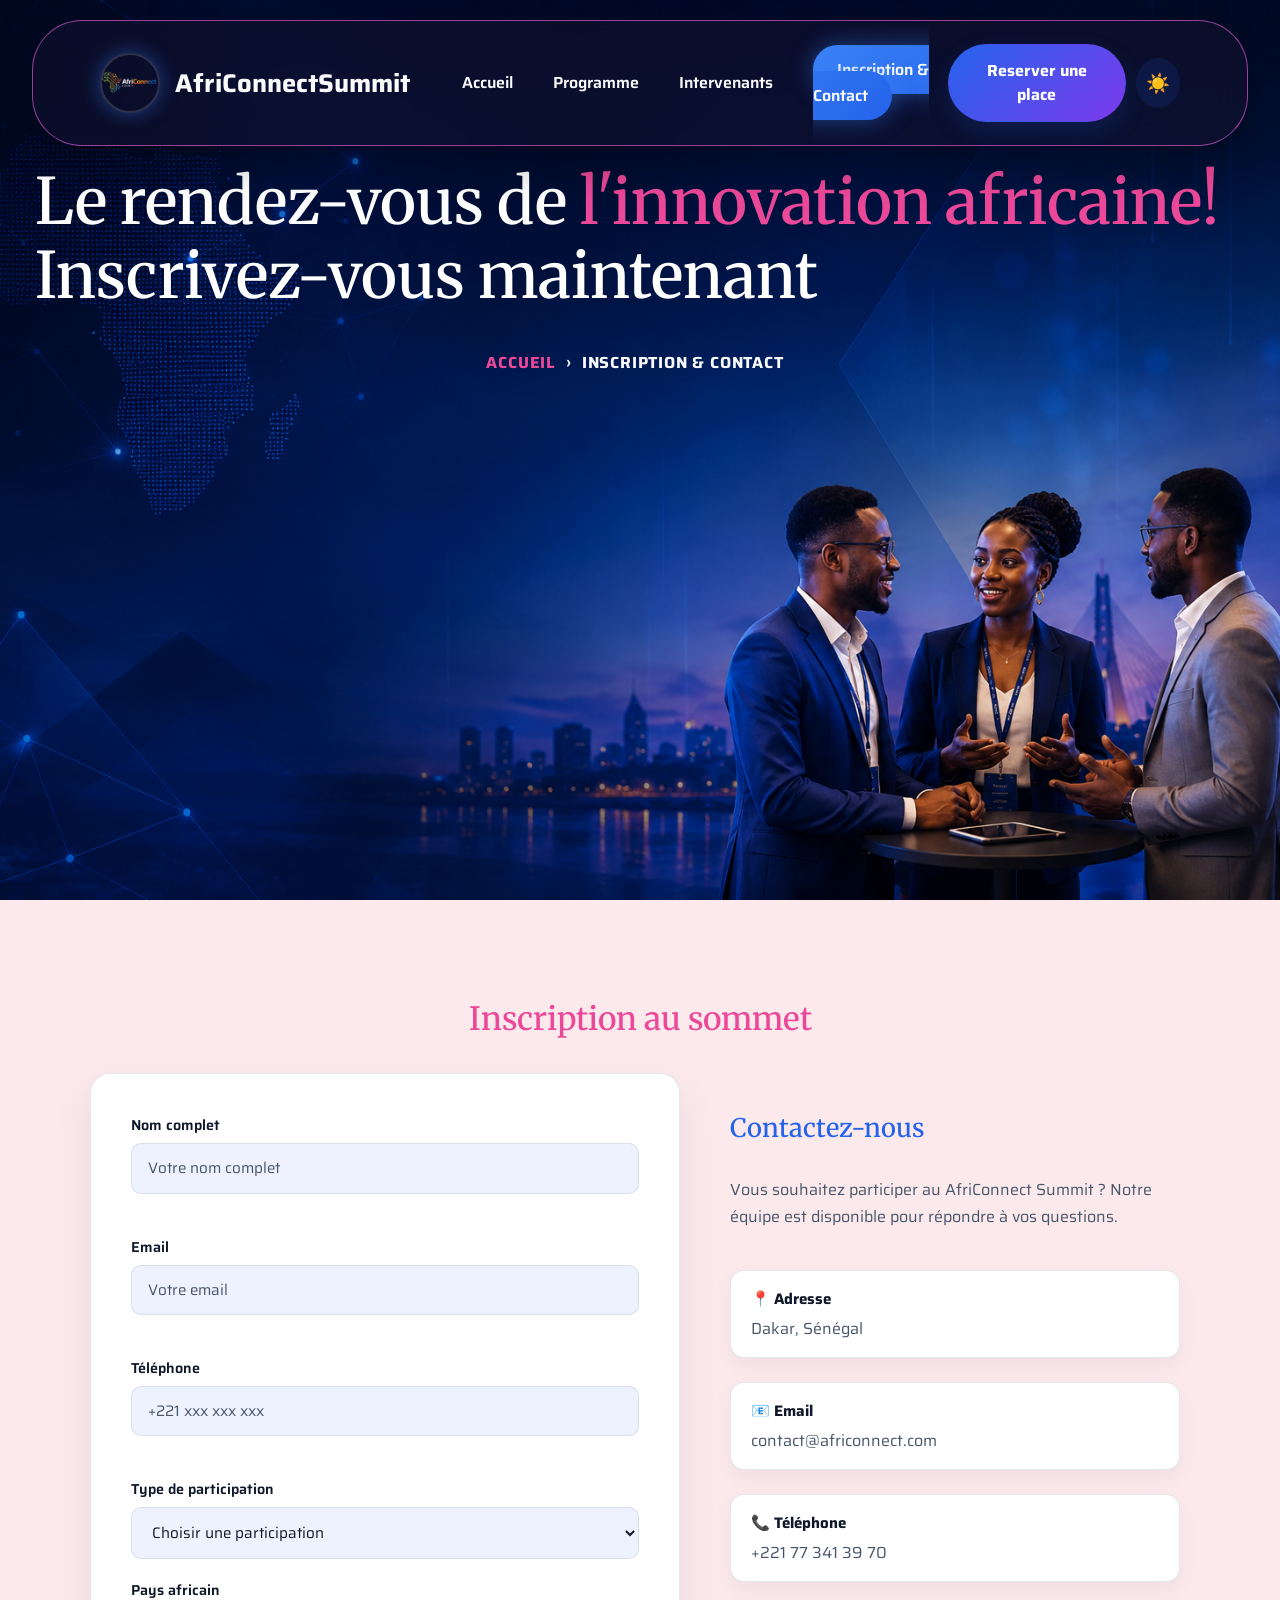
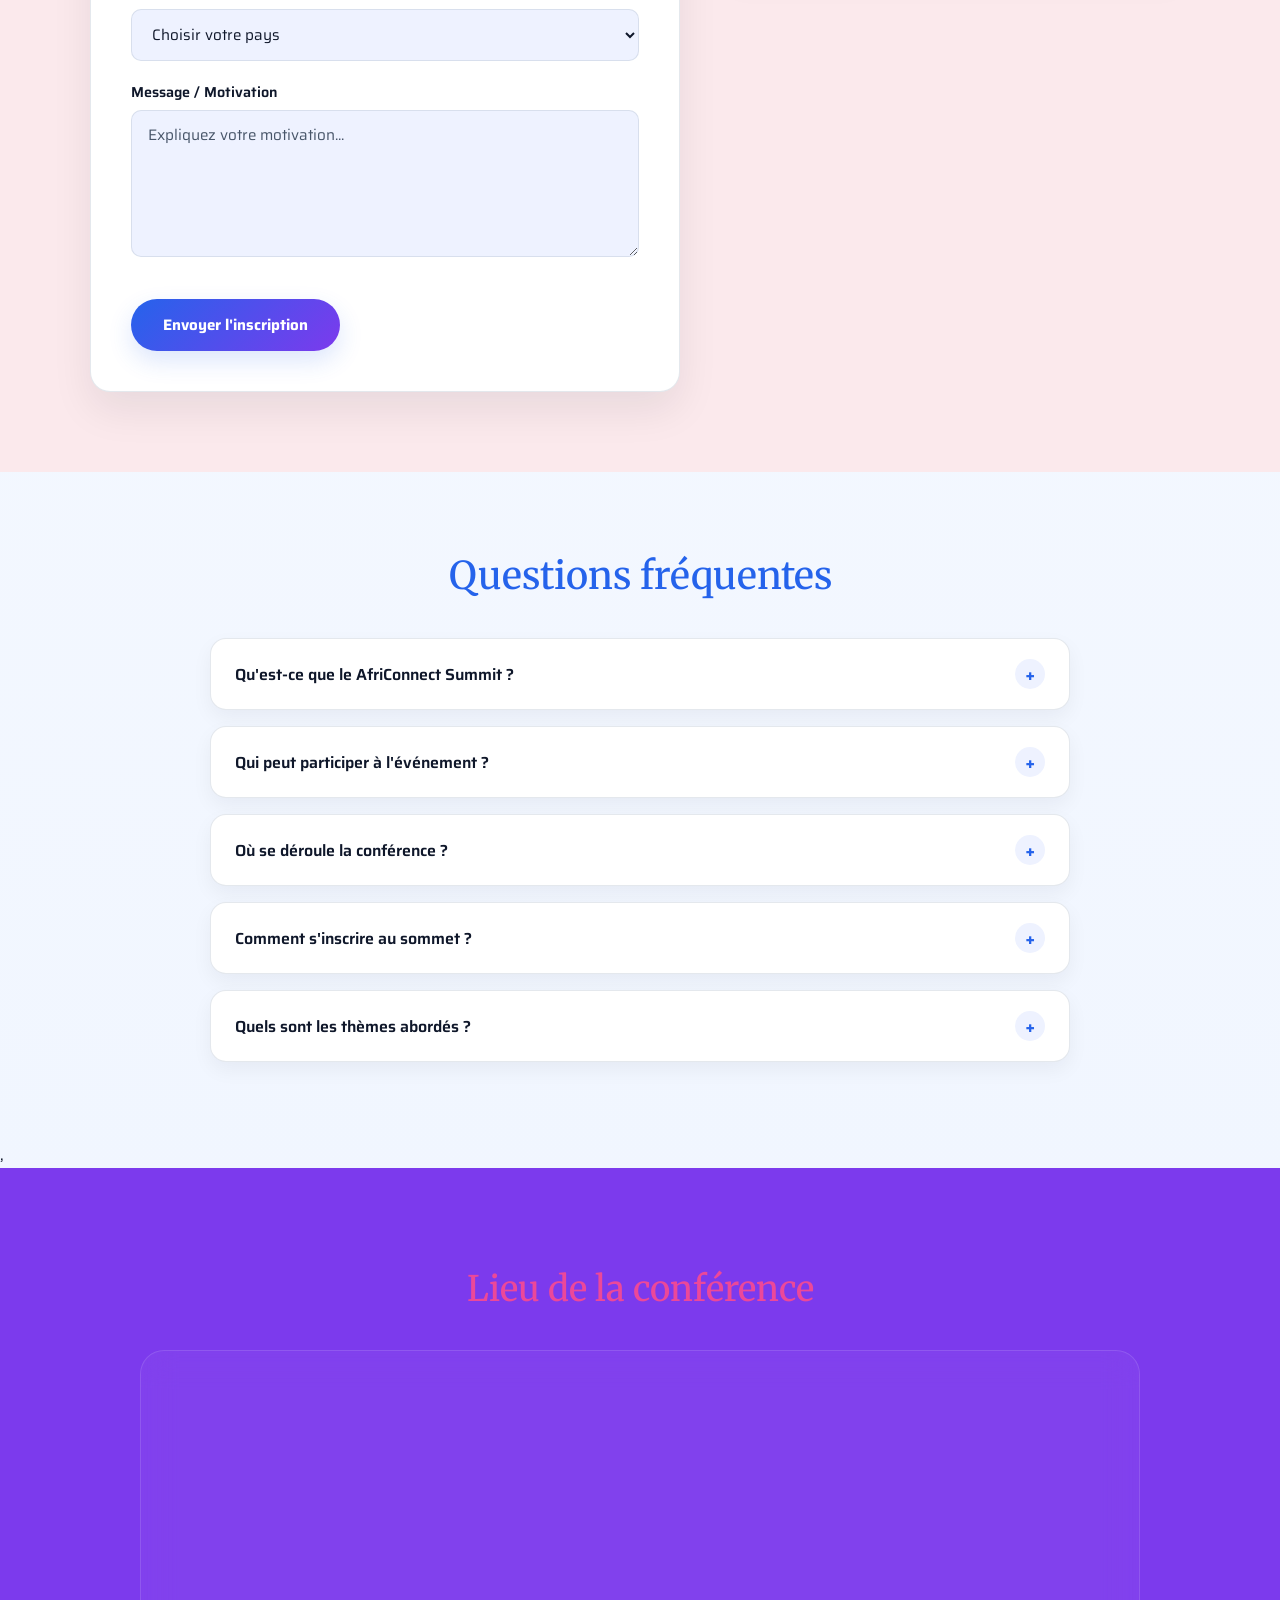
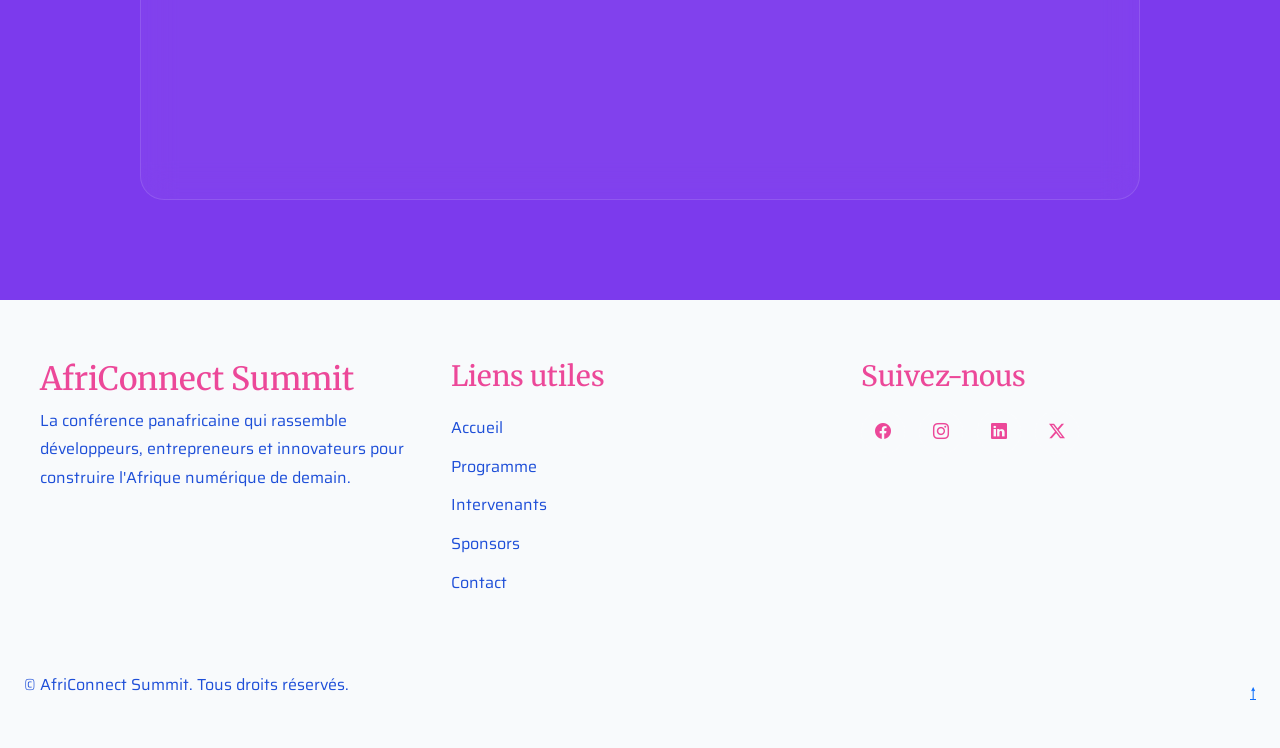
==== commit 8319183c: "Page contact.html entierement stylisee" ====
--- a/contact.html
+++ b/contact.html
@@ -56,9 +56,9 @@
   =========================-->
 
     <section class="hero-contact">
-    <div class="hero-container">
-        <div class="hero-title">
-            <h1>Le rendez-vous de l'innovation africaine! Inscrivez-vous maintenant</h1>
+    <div class="hero-contact-container">
+        <div class="contact-title">
+            <h1>Le rendez-vous de <span>l'innovation africaine!</span> Inscrivez-vous maintenant</h1>
         </div>
      <div class="fil-darian">
         <nav class="fil-arian">
@@ -70,32 +70,40 @@
 
     </div>
     </section>
+    
     <section class="contact-section">
 
+      <div class="contact-title">
+         <h2>Inscription au sommet</h2>
+        </div>
+
     <div class="contact-container">
-
+        
         <!-- FORMULAIRE -->
         <div class="formulaire">
 
-            <h2>Inscription au sommet</h2>
+        
 
             <form>
 
                 <div class="champ">
                     <label>Nom complet</label>
                     <input type="text" placeholder="Votre nom complet">
+                    <small id="nameError" class="text-danger"></small>
                 </div>
 
 
                 <div class="champ">
                     <label>Email</label>
                     <input type="email" placeholder="Votre email">
+                    <small id="emailError" class="text-danger"></small>
                 </div>
 
 
                 <div class="champ">
                     <label>Téléphone</label>
                     <input type="tel" placeholder="+221 xxx xxx xxx">
+                    <small id="telError" class="text-danger"></small>
                 </div>
 
 
@@ -138,15 +146,11 @@
                     <label>Message / Motivation</label>
 
                     <textarea 
-                    placeholder="Expliquez votre motivation..."
-                    rows="5"></textarea>
-
-                </div>
-
-
-                <button type="submit">
-                    Envoyer l'inscription
-                </button>
+                    placeholder="Expliquez votre motivation..." rows="5"></textarea>
+                     <small id="messageError" class="text-danger"></small>
+
+                </div>
+               <button type="submit"> Envoyer l'inscription</button>
 
             </form>
 
--- a/css/style.css
+++ b/css/style.css
@@ -465,7 +465,6 @@
   justify-content: center;
   padding: 80px 24px;
   overflow: hidden;
-  background: #020617;
 }
 
 .bg-video {
@@ -481,7 +480,7 @@
   content: "";
   position: absolute;
   inset: 0;
-  background: linear-gradient(90deg, rgba(2, 6, 23, 0.9), rgba(2, 6, 23, 0.55));
+  background: linear-gradient(90deg, rgba(35, 37, 45, 0.9), rgba(2, 6, 23, 0.55));
   z-index: 1;
 }
 
@@ -552,7 +551,7 @@
   padding: 80px 24px;
   position: relative;
   overflow: hidden;
-  background-image: url(../images/tech.jpg);
+  background-image: url(../images/bleumotif09.png);
 }
 
 .pourquoi-participer::before {
@@ -624,7 +623,7 @@
   align-items: center;
   justify-content: center;
   border-radius: 50%;
-  background: linear-gradient(135deg, var(--blue), var(--pink));
+  background: linear-gradient(100deg, rgb(19, 19, 245), rgb(240, 65, 234));
   color: white;
   font-size: 1.5rem;
 }
@@ -844,7 +843,7 @@
    ========================================= */
 .partenaire-or {
   border: 5px solid rgba(255, 215, 0, 0.25);
-  background: linear-gradient(white,gold);
+  background: linear-gradient(white,rgb(248, 228, 117));
 }
 
 .partenaire-or h3 { color: #ffd700; }
@@ -1078,13 +1077,13 @@
   padding: 10px 22px;
   margin-top: 28px;
   border-radius: 999px;
-  background: rgba(149, 63, 255, 0.15);
-  border: 2px solid #ff3fc2;
-  box-shadow: 0 16px 34px rgba(2, 24, 54, 0.14);
+  /* background: rgba(149, 63, 255, 0.15); */
+  /* border: 2px solid #ff3fc2; */
+  /* box-shadow: 0 16px 34px rgba(2, 24, 54, 0.14); */
   color: #fff;
   font-weight: 700;
   text-transform: uppercase;
-  font-size: 0.8rem;
+  font-size: 0.9rem;
   letter-spacing: 0.05em;
 }
 
@@ -1105,7 +1104,7 @@
 }
 
 .fil-arian span{
-  color: rgba(85, 63, 255, 0.6);
+  color: var(--off-white);
 }
 
 
@@ -1457,4 +1456,834 @@
 
 .theme-card {
     text-align: center;
-}+}
+
+/* page 3 intervenants */
+
+.hero-intervenant{
+  position: relative;
+  width: 100%;
+  left: 50%;
+  margin-left: -50vw;
+  margin-right: -50vw;
+  box-sizing: border-box;
+  padding: clamp(36px, 6vw, 80px) 6vw;
+  min-height: 100vh;
+  height: 400px;
+  display: flex;
+  align-items: center;
+  justify-content: center;
+  background-size: cover;
+  background-position: center;
+  background-repeat: no-repeat;
+  z-index: 0;
+  overflow: hidden;
+}
+
+.bg-video-speaker {
+  position: absolute;
+  inset: 0;
+  width: 100%;
+  height: 100%;
+  object-fit: cover;
+  z-index: 0;
+}
+
+.hero-intervenant::before{
+   content: "";
+  position: absolute;
+  inset: 0;
+  background: linear-gradient(90deg, rgba(2, 6, 23, 0.9), rgba(2, 6, 23, 0.55));
+  z-index: 1;
+}
+.intervenant-container{
+    position:relative;
+    z-index:2;
+    width:min(1200px,100%);
+    display:flex;
+    align-items:center;
+    min-height:100vh;
+    padding-top:80px;
+}
+
+.title-intervenant h1{
+    font-size:clamp(3rem,6vw,5rem);
+    line-height:1.1;
+    color:#fff;
+    text-align:left;
+    margin-bottom:25px;
+}
+
+.title-intervenant h1 span{
+   display:block;
+   background:linear-gradient(90deg,#EC4899,#a8c6ea);
+   background-clip:text;
+   -webkit-text-fill-color:transparent;
+}
+
+.sous-titre-intervenant{
+    max-width:720px;
+    font-size:1.4rem;
+    color:rgba(255,255,255,.9);
+    line-height:1.8;
+    text-align:center;
+    margin:0;
+}
+
+.hero-actions{
+    margin-top:45px;
+    display: flex;
+    justify-content: center;
+}
+
+.btn-hero-contact{
+display:inline-flex;
+align-items:center;
+gap:12px;
+padding:15px 30px;
+border-radius:60px;
+background: rgba(18, 18, 45, 0.60);
+backdrop-filter: blur(18px);
+-webkit-backdrop-filter: blur(18px);
+border: 1px solid rgba(217, 87, 202, 0.7);
+border-radius: 50px;
+color:#fff;
+text-decoration:none;
+font-weight:700;
+font-size:1rem;
+letter-spacing:.5px;
+box-shadow:0 15px 35px rgba(37,99,235,.35);
+transition:.35s ease;
+}
+
+.btn-hero-contact:hover{
+transform:translateY(-5px);
+color:#fff;
+box-shadow:0 20px 45px rgba(139,92,246,.45);
+}
+
+.btn-hero-contact i{
+font-size:1.2rem;
+}
+
+.intervenants-cards{
+background-color: rgb(248, 230, 233);
+}
+
+.intervenants-cards h1{
+display: flex;
+justify-content: center;
+padding-top: 35px;
+padding-bottom: 20px;
+font-family: var(--font-title);
+color: var(--accent);
+}
+
+/* ===== Grille des intervenants ===== */
+
+.intervenant-grid {
+  display: grid;
+  grid-template-columns: repeat(auto-fit, minmax(240px, 1fr));
+  gap: 28px;
+  padding: 40px 0;
+}
+
+/* ===== Boutons de filtre ===== */
+.filters {
+  display: flex;
+  flex-wrap: wrap;
+  justify-content: center;
+  gap: 12px;
+  margin: 24px 0 8px;
+}
+
+.filter-btn {
+font-family: inherit;
+font-size: 0.85rem;
+font-weight: 600;
+color: var(--pink);
+background: rgba(255, 255, 255, 0.04);
+border: 1px solid rgba(255, 255, 255, 0.1);
+padding: 10px 22px;
+border-radius: 999px;
+cursor: pointer;
+backdrop-filter: blur(10px);
+-webkit-backdrop-filter: blur(10px);
+transition: color 0.3s ease, background 0.3s ease,
+border-color 0.3s ease, transform 0.2s ease;
+}
+
+.filter-btn:hover {
+  color: #fff;
+  border-color: rgba(255, 255, 255, 0.25);
+  transform: translateY(-2px);
+}
+
+.filter-btn.active {
+  color: #fff;
+  background: linear-gradient(135deg, var(--pink, #ff4fa3), var(--blue, #378add));
+  border-color: transparent;
+  box-shadow: 0 8px 20px rgba(255, 79, 163, 0.25);
+}
+
+/* ===== Carte glassmorphism ===== */
+.intervenant-card {
+  position: relative;
+  background: rgba(255, 255, 255, 0.04);
+  backdrop-filter: blur(16px);
+  -webkit-backdrop-filter: blur(16px);
+  border: 1px solid rgba(255, 255, 255, 0.08);
+  border-radius: 20px;
+  padding: 0 0 24px;
+  overflow: hidden;
+  text-align: center;
+  transition: transform 0.4s cubic-bezier(0.2, 0.8, 0.2, 1),
+  border-color 0.4s ease,
+  box-shadow 0.4s ease;
+  isolation: isolate;
+}
+
+/* Lueur douce derrière la carte au survol */
+.intervenant-card::before {
+  content: "";
+  position: absolute;
+  inset: -40%;
+  background: radial-gradient(circle at 50% 0%, var(--pink, #ff4fa3) 0%, transparent 60%);
+  opacity: 0;
+  z-index: -1;
+  transition: opacity 0.5s ease;
+}
+
+.intervenant-card:hover {
+  transform: translateY(-8px);
+  border-color: rgba(255, 255, 255, 0.18);
+  box-shadow: 0 20px 40px rgba(0, 0, 0, 0.35);
+}
+
+.intervenant-card:hover::before {
+  opacity: 0.18;
+}
+
+/* ===== Image ===== */
+
+.intervenant-card img {
+  width: 100%;
+  aspect-ratio: 1 / 1;
+  object-fit: cover;
+  display: block;
+  margin-bottom: 20px;
+  filter: grayscale(15%);
+  transition: filter 0.4s ease, transform 0.5s ease;
+}
+
+.intervenant-card:hover img {
+  filter: grayscale(0%);
+  transform: scale(1.04);
+}
+
+/* ===== Texte ===== */
+.intervenant-card h2 {
+  font-size: 1.15rem;
+  font-weight: 600;
+  color: var(--accent);
+  margin: 0 0 6px;
+  padding: 0 16px;
+}
+
+.intervenant-card p {
+  font-size: 0.9rem;
+  color: var(--pink);
+  margin: 0 0 16px;
+  padding: 0 16px;
+}
+
+/* ===== Badge catégorie ===== */
+
+.intervenant-card span {
+  display: inline-block;
+  font-size: 0.75rem;
+  font-weight: 600;
+  letter-spacing: 0.04em;
+  text-transform: uppercase;
+  padding: 6px 16px;
+  border-radius: 999px;
+  color: #fff;
+  background: rgba(255, 255, 255, 0.08);
+  border: 1px solid rgba(255, 255, 255, 0.15);
+}
+
+.intervenant-card[data-category="tech"] span {
+  background: rgba(55, 138, 221, 0.18);
+  border-color: rgba(55, 138, 221, 0.4);
+  color: #85b7eb;
+}
+
+.intervenant-card[data-category="business"] span {
+  background: rgba(216, 90, 48, 0.18);
+  border-color: rgba(216, 90, 48, 0.4);
+  color: #f0997b;
+}
+
+.intervenant-card[data-category="design"] span {
+  background: rgba(212, 83, 126, 0.18);
+  border-color: rgba(212, 83, 126, 0.4);
+  color: #ed93b1;
+}
+
+.intervenant-card[data-category="data"] span {
+  background: rgba(29, 158, 117, 0.18);
+  border-color: rgba(29, 158, 117, 0.4);
+  color: #5dcaa5;
+}
+
+/* ==========================================
+   Section "Les voix de l'inovations" - cartes modernes
+   ========================================== */
+
+.intervenants {
+    padding: 80px 20px;
+    background: var(--accent);
+}
+
+.intervenants-title h1 {
+    text-align: center;
+    color: var(--off-white);
+    margin-bottom: 80px;
+}
+
+.grille-intervenants {
+  display: grid;
+  grid-template-columns: repeat(3, 1fr);
+  gap: 70px 30px; /* plus d'espace en haut pour laisser respirer la photo */
+  max-width: 1100px;
+  margin: 0 auto;
+}
+
+.carte-intervenant {
+  position: relative;
+  background:rgba(17, 15, 15, 0.321);
+  border: 1px solid rgba(242, 9, 203, 0.888);
+  backdrop-filter: blur(20px);
+  -webkit-backdrop-filter: blur(12px);
+  border-radius: 20px;
+  padding: 70px 20px 30px; 
+  text-align: center;
+    transition: transform 0.35s ease, box-shadow 0.35s ease, border-color 0.35s ease;
+}
+
+.carte-intervenant:hover {
+    transform: translateY(-8px);
+    border-color: rgba(255, 255, 255, 0.25);
+    box-shadow: 0 20px 40px rgba(0, 0, 0, 0.4);
+}
+
+.carte-intervenant img {
+    position: absolute;
+    top: -55px;
+    left: 50%;
+    transform: translateX(-50%);
+    width: 110px;
+    height: 110px;
+    border-radius: 50%;
+    object-fit: cover;
+    border: 4px solid var(--pink);
+    box-shadow: 0 8px 24px rgba(0, 0, 0, 0.5);
+    transition: transform 0.35s ease, border-color 0.35s ease;
+}
+
+.carte-intervenant:hover img {
+    transform: translateX(-50%) scale(1.08);
+    border-color: var(--blue, #4facfe);
+}
+
+.carte-intervenant h2 {
+    color: #fff;
+    font-size: 1.15rem;
+    margin: 10px 0 5px;
+}
+
+.carte-intervenant p {
+    color: rgba(255, 255, 255, 0.65);
+    font-size: 0.9rem;
+    margin-bottom: 12px;
+
+}
+
+.carte-intervenant span {
+    display: inline-block;
+    font-size: 0.85rem;
+    color: var(--pink);
+    background: rgba(255, 255, 255, 0.08);
+    padding: 4px 12px;
+    border-radius: 20px;
+    font-weight: 500;
+}
+
+/* page contact  */
+
+.hero-contact{
+padding: 100px 35px;
+background-image: url(../images/contactbg.png);
+background-position: bottom;
+background-size: cover;
+height: 100vh;
+}
+.hero-contact-container{
+    position: relative;
+    z-index: 2;
+    max-width: 1200px;
+    width: 100%;
+}
+
+
+.contact-title h1{
+font-size: clamp(2.8rem,5vw,4.8rem);
+line-height: 1.15;
+color: #fff;
+padding-top: 65px;
+}
+span{
+color: var(--pink);
+}
+
+.fil-arian{
+display: flex;
+gap: 10px;
+align-items: center;
+font-size: 1rem;
+}
+
+.formulaire h2{
+display: flex;
+justify-content: center;
+padding-top: 25px;
+color: var(--blue);
+font-family: var(--font-title);
+}
+
+/* =========================================
+   SECTION CONTACT — La
+   ========================================= */
+
+.contact-section {
+  padding: 80px 20px;
+  background:rgb(251, 233, 236);
+}
+
+.contact-title h2{
+display: flex;
+justify-content: center;
+margin-top: 20px;
+font-family: var(--font-title);
+margin-bottom: 35px;
+color: var(--pink);
+}
+
+.contact-container {
+  display: flex;
+  flex-wrap: wrap;
+  gap: 40px;
+  max-width: 1100px;
+  margin: 0 auto;
+  align-items: stretch;
+}
+
+.infos-contact {
+  order: 2;
+  flex: 1 1 380px;
+}
+
+.formulaire {
+  order: 1;
+  flex: 1 1 500px;
+}
+
+/* -----------------------------------------
+   Carte formulaire
+----------------------------------------- */
+.formulaire {
+  background: var(--card-bg);
+  border: 1px solid var(--border-soft);
+  border-radius: 20px;
+  padding: 40px;
+  box-shadow: 0 18px 40px rgba(15, 23, 42, 0.08);
+}
+
+.formulaire h2 {
+  font-size: 1.6rem;
+  margin-bottom: 28px;
+  color: var(--blue);
+  font-family: var(--font-title);
+  justify-content: flex-start;
+  padding-top: 0;
+}
+
+.formulaire form {
+  display: flex;
+  flex-direction: column;
+  gap: 20px;
+}
+
+.champ {
+  display: flex;
+  flex-direction: column;
+  gap: 6px;
+}
+
+.champ label {
+  font-size: 0.9rem;
+  font-weight: 600;
+  color: var(--text-primary);
+  font-family: var(--font-body);
+}
+
+.champ input,
+.champ select,
+.champ textarea {
+  background: var(--surface);
+  border: 1px solid var(--border-soft);
+  border-radius: 10px;
+  padding: 12px 16px;
+  color: var(--text-primary);
+  font-family: var(--font-body);
+  font-size: 0.95rem;
+  transition: border-color 0.25s ease, box-shadow 0.25s ease;
+}
+
+.champ input::placeholder,
+.champ textarea::placeholder {
+  color: var(--text-muted);
+}
+
+.champ input:focus,
+.champ select:focus,
+.champ textarea:focus {
+  outline: none;
+  border-color: var(--blue);
+  box-shadow: 0 0 0 3px rgba(37, 99, 235, 0.15);
+}
+
+.champ textarea {
+  resize: vertical;
+  min-height: 110px;
+}
+
+.text-danger {
+  color: var(--pink-dark);
+  font-size: 0.8rem;
+  min-height: 16px;
+}
+
+.formulaire button[type="submit"] {
+  align-self: flex-start;
+  background: linear-gradient(135deg, var(--blue), var(--accent));
+  color: #fff;
+  border: none;
+  padding: 14px 32px;
+  border-radius: 999px;
+  font-weight: 700;
+  font-size: 0.95rem;
+  font-family: var(--font-body);
+  cursor: pointer;
+  box-shadow: 0 10px 24px rgba(37, 99, 235, 0.16);
+  transition: transform 0.25s ease, box-shadow 0.25s ease;
+}
+
+.formulaire button[type="submit"]:hover {
+  transform: translateY(-3px);
+  box-shadow: 0 12px 30px rgba(37, 99, 235, 0.28);
+}
+
+/* -----------------------------------------
+   Bloc informations
+----------------------------------------- */
+.infos-contact {
+  display: flex;
+  flex-direction: column;
+  gap: 24px;
+  padding: 40px 10px;
+}
+
+.infos-contact h2 {
+  font-size: 1.6rem;
+  color: var(--blue);
+  font-family: var(--font-title);
+}
+
+.infos-contact > p {
+  color: var(--text-muted);
+  font-family: var(--font-body);
+  line-height: 1.7;
+}
+
+.info-item {
+  display: flex;
+  flex-direction: column;
+  gap: 4px;
+  background: var(--card-bg);
+  border: 1px solid var(--border-soft);
+  border-radius: 14px;
+  padding: 16px 20px;
+  box-shadow: 0 8px 20px rgba(15, 23, 42, 0.05);
+  transition: transform 0.25s ease, box-shadow 0.25s ease;
+}
+
+.info-item:hover {
+  transform: translateX(4px);
+  box-shadow: 0 12px 28px rgba(15, 23, 42, 0.1);
+}
+
+.info-item strong {
+  color: var(--text-primary);
+  font-size: 0.95rem;
+}
+
+.info-item p {
+  color: var(--text-muted);
+  margin: 0;
+}
+
+/* =========================================
+       SECTION FAQ 
+   ========================================= */
+
+.faq-section {
+  padding: 80px 20px;
+  max-width: 900px;
+  width: 100%;
+  margin: 0 auto;
+  /* background-image: url(../images/bgmotif.png); */
+}
+
+.faq-section > h2 {
+  text-align: center;
+  margin-bottom: 40px;
+  font-size: clamp(1.8rem, 3vw, 2.4rem);
+  color: var(--blue);
+  font-family: var(--font-title);
+}
+
+.faq-container {
+  display: flex;
+  flex-direction: column;
+  gap: 16px;
+}
+
+.faq-item {
+  position: relative;
+  background: var(--card-bg);
+  border: 1px solid var(--border-soft);
+  border-radius: 16px;
+  box-shadow: 0 8px 20px rgba(15, 23, 42, 0.05);
+  overflow: hidden;
+  transition: box-shadow 0.3s ease, border-color 0.3s ease;
+}
+
+.faq-item:hover {
+  box-shadow: 0 12px 28px rgba(15, 23, 42, 0.1);
+}
+
+.faq-item input[type="checkbox"] {
+  position: absolute;
+  opacity: 0;
+  width: 0;
+  height: 0;
+}
+
+.faq-item label {
+  display: flex;
+  align-items: center;
+  justify-content: space-between;
+  gap: 16px;
+  padding: 20px 24px;
+  cursor: pointer;
+  font-weight: 600;
+  font-family: var(--font-body);
+  color: var(--text-primary);
+  font-size: 1rem;
+}
+
+.faq-item label span {
+  flex-shrink: 0;
+  display: inline-flex;
+  align-items: center;
+  justify-content: center;
+  width: 30px;
+  height: 30px;
+  border-radius: 50%;
+  background: var(--surface);
+  color: var(--blue);
+  font-size: 1.2rem;
+  font-weight: 700;
+  transition: transform 0.35s ease, background 0.35s ease, color 0.35s ease;
+}
+
+.faq-content {
+  max-height: 0;
+  padding: 0 24px;
+  color: var(--text-muted);
+  font-family: var(--font-body);
+  line-height: 1.7;
+  overflow: hidden;
+  transition: max-height 0.4s ease, padding 0.4s ease;
+}
+
+.faq-content p {
+  padding-bottom: 20px;
+}
+
+.faq-item input[type="checkbox"]:checked ~ .faq-content {
+  max-height: 300px;
+}
+
+.faq-item input[type="checkbox"]:checked ~ label span {
+  transform: rotate(45deg);
+  background: linear-gradient(135deg, var(--blue), var(--accent));
+  color: #fff;
+}
+
+.faq-item input[type="checkbox"]:checked ~ label {
+  color: var(--blue);
+}
+
+
+.faq-item input[type="checkbox"]:focus-visible ~ label {
+  outline: 2px solid var(--blue);
+  outline-offset: -2px;
+}
+
+
+.section-map {
+  position: relative;
+  padding: 100px 20px;
+  text-align: center;
+  overflow: hidden;
+  background: var(--accent);
+}
+
+
+.section-map h2 {
+  position: relative;
+  z-index: 1;
+  font-size: 2.2rem;
+  margin-bottom: 40px;
+  color: var(--pink);
+}
+
+.map-container {
+  position: relative;
+  z-index: 1;
+  max-width: 1000px;
+  margin: 0 auto;
+}
+
+.map-iframe {
+  position: relative;
+  padding: 14px;
+  border-radius: 24px;
+  background: rgba(255, 255, 255, 0.04);
+  border: 1px solid rgba(255, 255, 255, 0.12);
+  backdrop-filter: blur(16px);
+  -webkit-backdrop-filter: blur(16px);
+  transition: border-color 0.4s ease, box-shadow 0.4s ease;
+}
+
+
+.map-iframe iframe {
+  width: 100%;
+  height: 420px;
+  display: block;
+  border-radius: 16px;
+}
+
+
+
+
+/* -----------------------------------------
+           Responsivite
+----------------------------------------- */
+
+
+
+
+
+
+
+
+
+
+
+
+
+
+
+
+
+
+
+
+
+
+
+
+
+
+
+
+
+
+
+
+
+
+
+
+
+
+
+
+
+
+
+
+
+
+
+
+
+
+
+
+
+
+
+
+
+
+
+
+@media (max-width: 850px) {
+  .contact-container {
+    flex-direction: column;
+  }
+
+  .infos-contact {
+    order: 2;
+  }
+
+  .formulaire {
+    order: 1;
+  }
+
+  .faq-item label {
+    padding: 16px 18px;
+    font-size: 0.95rem;
+  }
+
+  .faq-content {
+    padding: 0 18px;
+  }
+}
+
+
+
